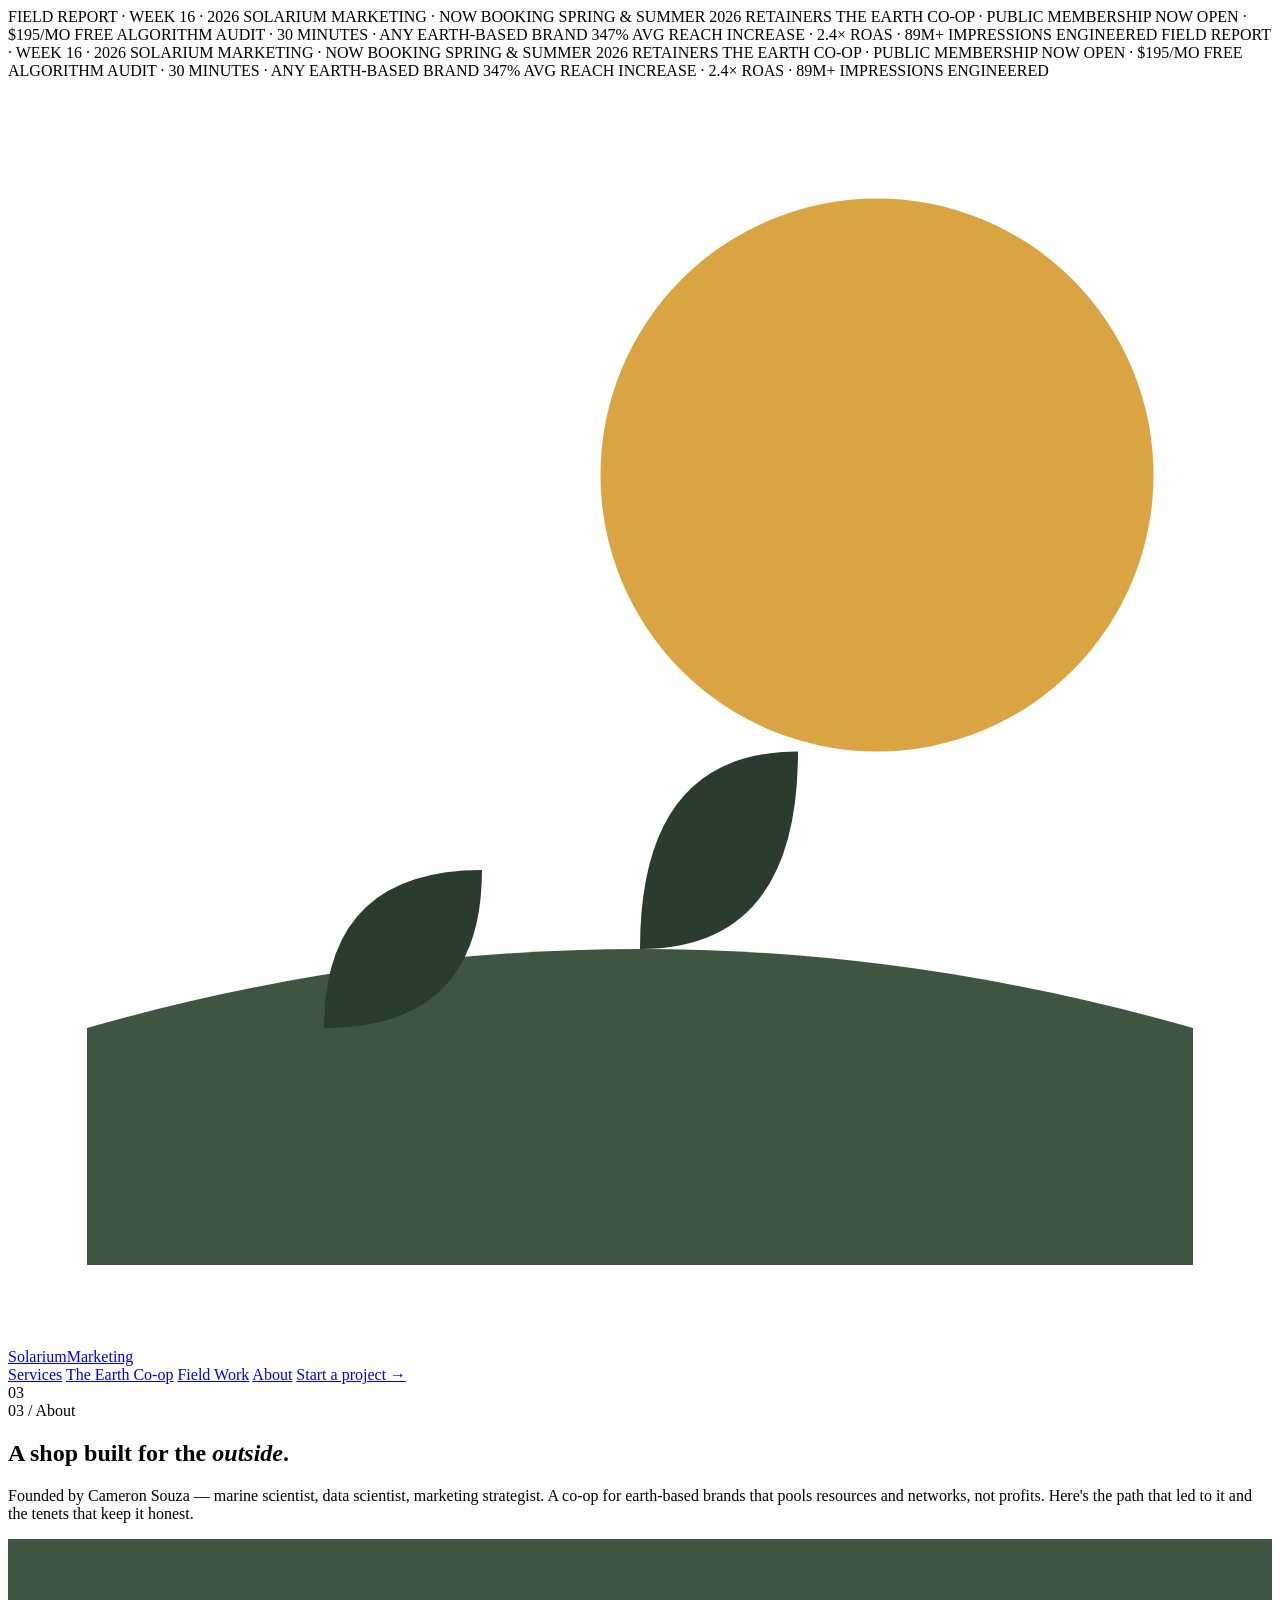
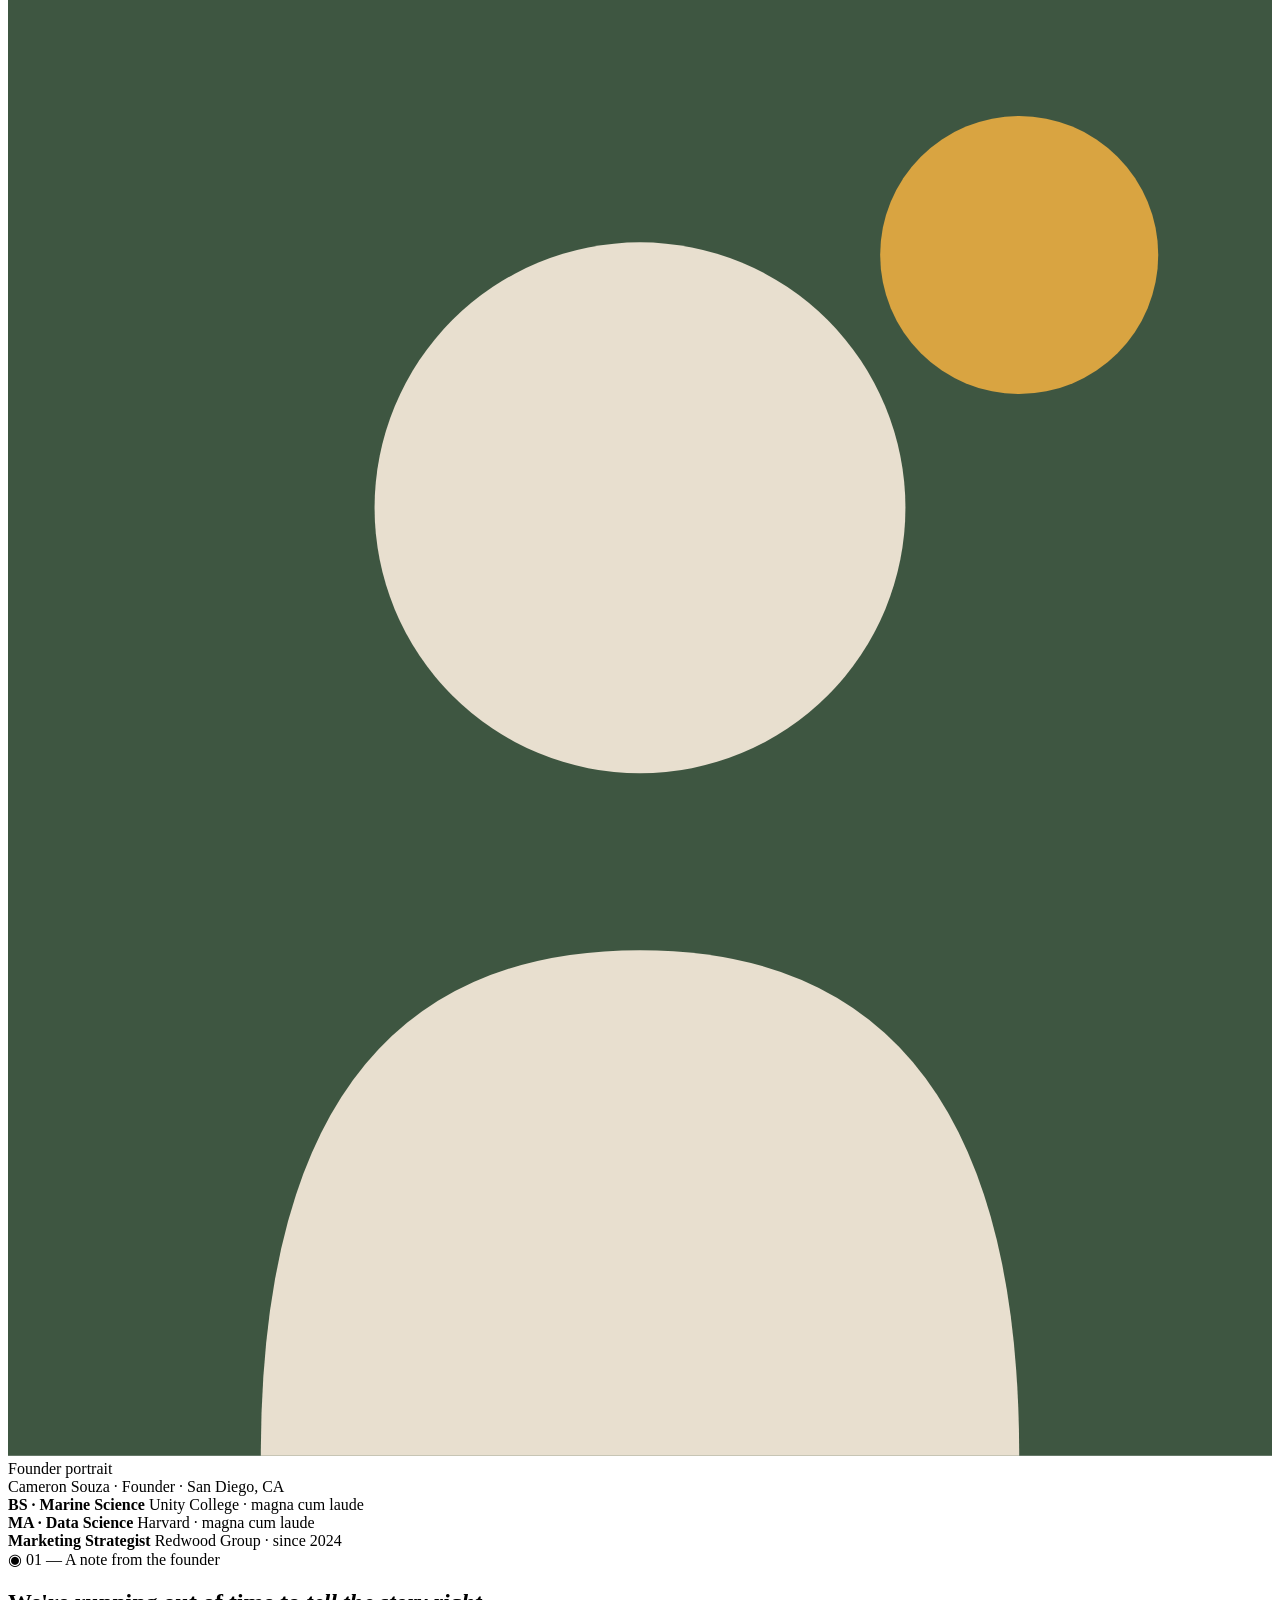
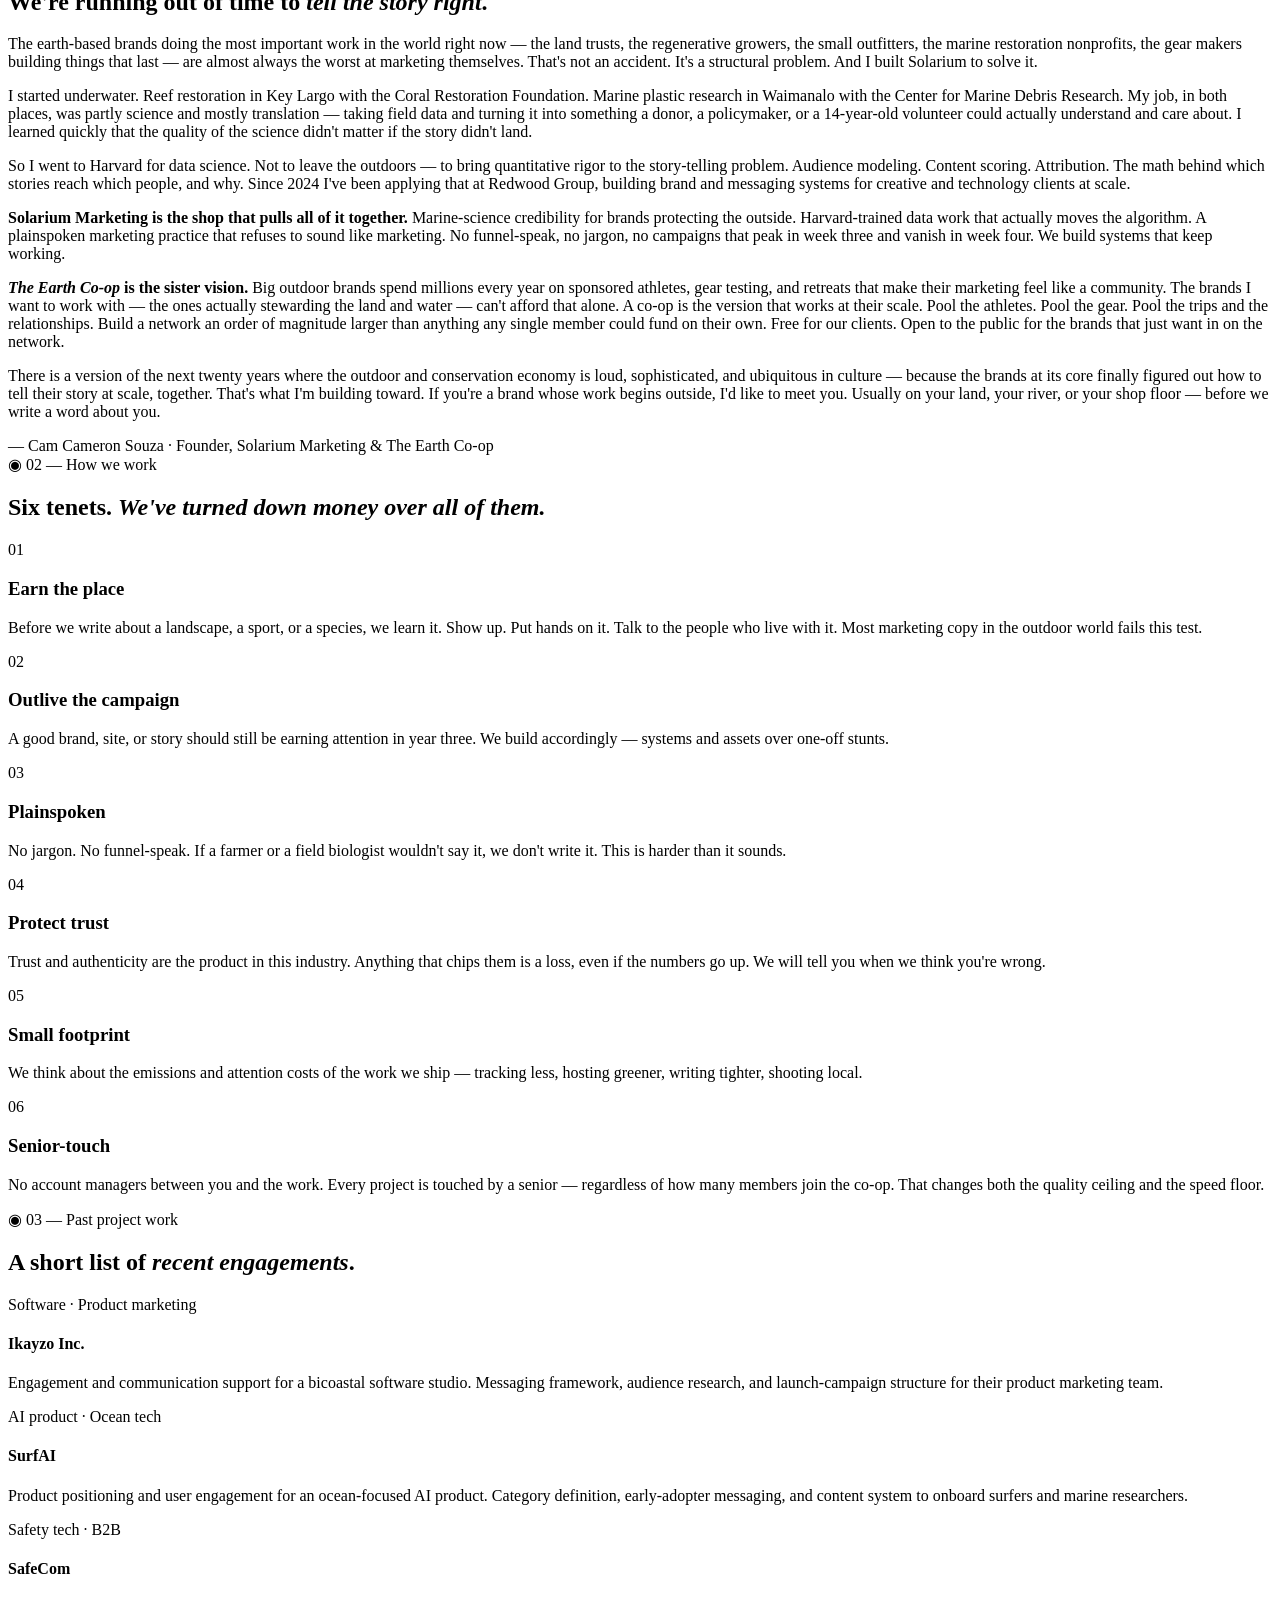
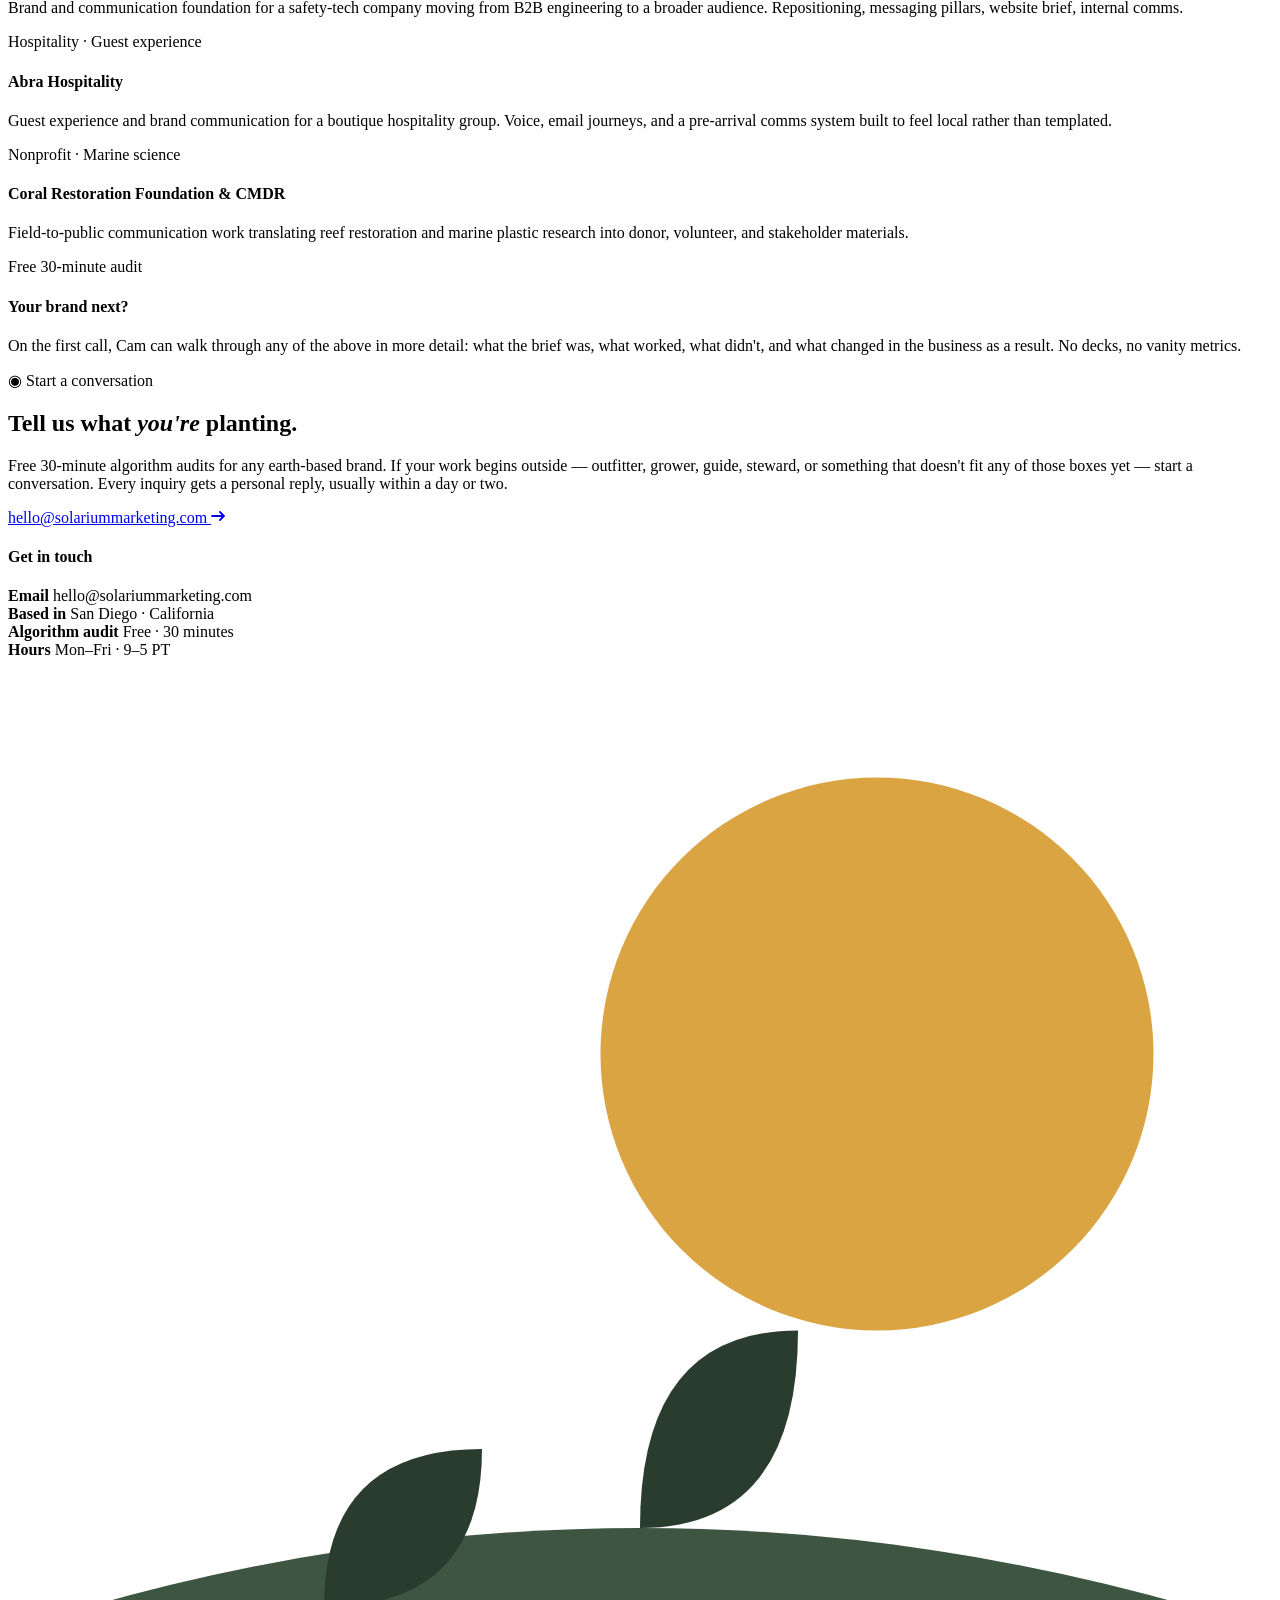
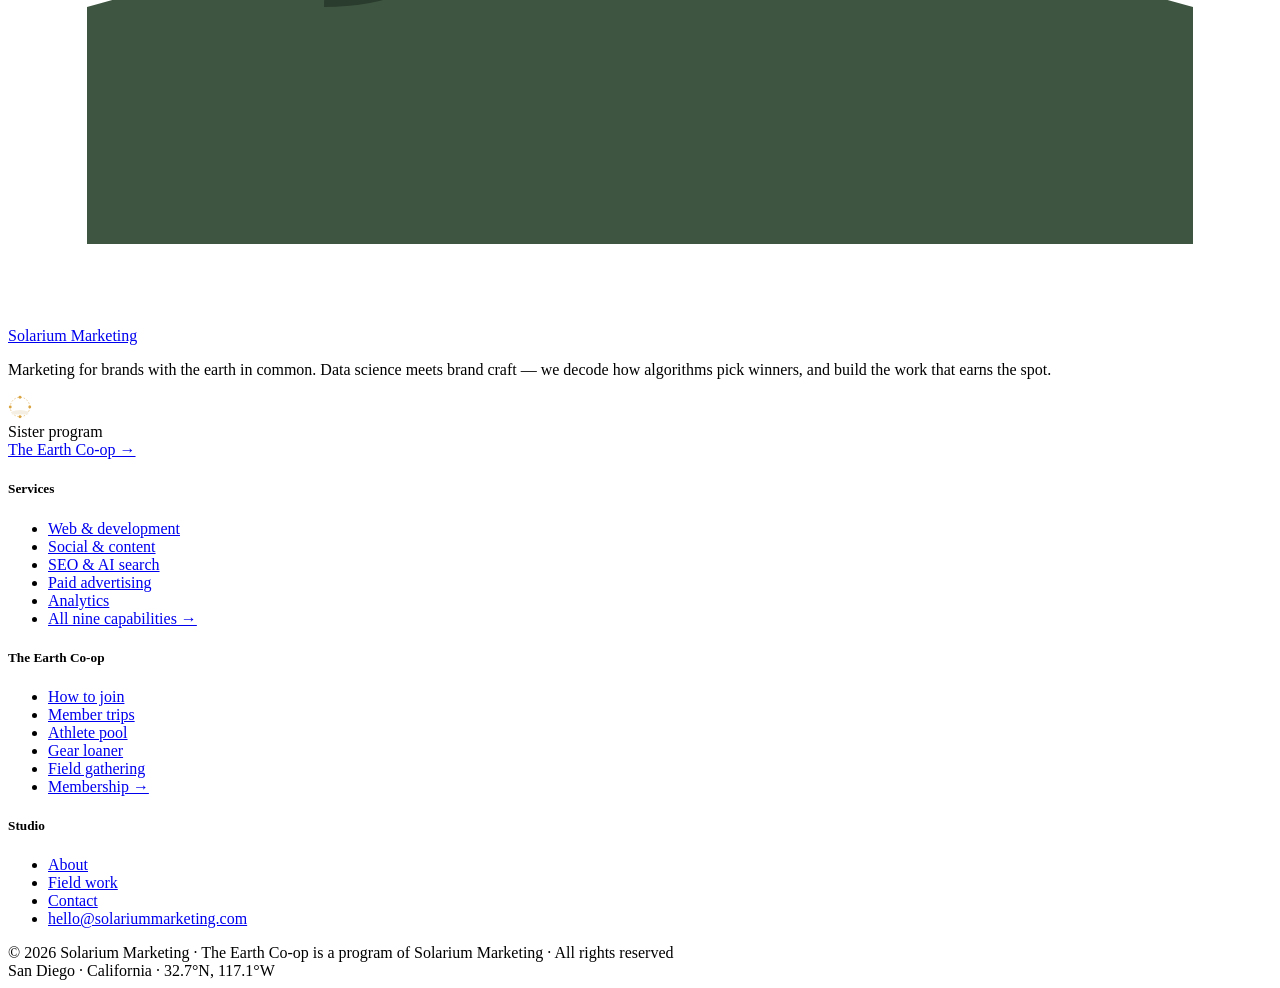
==== about.html @ c4d50cdf "Add files via upload" ====
<!DOCTYPE html>
<html lang="en">
<head>
<meta charset="UTF-8">
<meta name="viewport" content="width=device-width, initial-scale=1.0">
<title>About — Solarium Marketing</title>
<meta name="description" content="Founded by Cameron Souza — marine scientist (Unity College), data scientist (Harvard, MA, magna cum laude), marketing strategist. The path that led to Solarium and the six tenets we work by.">
<meta property="og:title" content="About — Solarium Marketing">
<meta property="og:description" content="Founded by Cameron Souza — marine scientist (Unity College), data scientist (Harvard, MA, magna cum laude), marketing strategist. The path that led to Solarium and the six tenets we work by.">
<meta property="og:image" content="assets/hero-poster.jpg">
<link rel="preconnect" href="https://fonts.googleapis.com">
<link rel="preconnect" href="https://fonts.gstatic.com" crossorigin>
<link href="https://fonts.googleapis.com/css2?family=Fraunces:ital,opsz,wght@0,9..144,500;0,9..144,700;0,9..144,900;1,9..144,500&family=Inter:wght@400;500;600;700&family=JetBrains+Mono:wght@400;500&display=swap" rel="stylesheet">
<link rel="icon" href="data:image/svg+xml,%3Csvg xmlns='http://www.w3.org/2000/svg' viewBox='0 0 32 32'%3E%3Ccircle cx='22' cy='10' r='7' fill='%23D9A441'/%3E%3Cpath d='M2 24 Q16 20 30 24 L30 30 L2 30 Z' fill='%233E5641'/%3E%3C/svg%3E">
<link rel="stylesheet" href="assets/styles.css">
</head>
<body>
<div class="scroll-progress" id="scroll-progress"></div>

<!-- ============================================================
     CONDITIONS STRIP
     ============================================================ -->
<div class="conditions">
  <div class="conditions-track">
    <span>FIELD REPORT · WEEK 16 · 2026</span>
    <span>SOLARIUM MARKETING · NOW BOOKING SPRING &amp; SUMMER 2026 RETAINERS</span>
    <span>THE EARTH CO-OP · PUBLIC MEMBERSHIP NOW OPEN · $195/MO</span>
    <span>FREE ALGORITHM AUDIT · 30 MINUTES · ANY EARTH-BASED BRAND</span>
    <span>347% AVG REACH INCREASE · 2.4× ROAS · 89M+ IMPRESSIONS ENGINEERED</span>
    <span>FIELD REPORT · WEEK 16 · 2026</span>
    <span>SOLARIUM MARKETING · NOW BOOKING SPRING &amp; SUMMER 2026 RETAINERS</span>
    <span>THE EARTH CO-OP · PUBLIC MEMBERSHIP NOW OPEN · $195/MO</span>
    <span>FREE ALGORITHM AUDIT · 30 MINUTES · ANY EARTH-BASED BRAND</span>
    <span>347% AVG REACH INCREASE · 2.4× ROAS · 89M+ IMPRESSIONS ENGINEERED</span>
  </div>
</div>

<!-- ============================================================
     NAVIGATION
     ============================================================ -->
<nav class="nav" id="nav">
  <div class="nav-inner">
    <a href="index.html" class="logo" aria-label="Solarium Marketing home">
      <svg class="logo-mark" viewBox="0 0 32 32" aria-hidden="true">
        <circle cx="22" cy="10" r="7" fill="#D9A441"/>
        <path d="M2 24 Q16 20 30 24 L30 30 L2 30 Z" fill="#3E5641"/>
        <path d="M8 24 Q8 20 12 20 Q12 24 8 24 Z" fill="#2A3C2D"/>
        <path d="M16 22 Q16 17 20 17 Q20 22 16 22 Z" fill="#2A3C2D"/>
      </svg>
      Solarium<span class="sub">Marketing</span>
    </a>
    <div class="nav-links">
      <a href="services.html">Services</a>
      <a href="coop.html">The Earth Co-op</a>
      <a href="work.html">Field Work</a>
      <a href="about.html" aria-current="page">About</a>
      <a href="index.html#contact" class="nav-cta">Start a project →</a>
    </div>
  </div>
</nav>

<!-- ============================================================
     PAGE HERO
     ============================================================ -->
<section class="page-hero page-hero-solid" id="top">
  <div class="page-hero-bg-num" aria-hidden="true">03</div>
  <div class="page-hero-inner">
    <div class="page-hero-eyebrow">03 / About</div>
    <h1>A shop built for the <em>outside</em>.</h1>
    <p class="page-hero-lead">Founded by Cameron Souza — marine scientist, data scientist, marketing strategist. A co-op for earth-based brands that pools resources and networks, not profits. Here's the path that led to it and the tenets that keep it honest.</p>
  </div>
</section>

<section class="about-founder">
  <div class="founder-inner reveal">
    <div>
      <div class="founder-portrait">
        <img src="assets/cam-portrait.jpg" alt="Cameron Souza, founder of Solarium Marketing and The Earth Co-op" onerror="this.style.display='none'; this.parentElement.classList.add('no-photo');">
        <div class="founder-portrait-fallback">
          <svg viewBox="0 0 200 240" aria-hidden="true">
            <rect width="200" height="240" fill="#3E5641"/>
            <circle cx="100" cy="90" r="42" fill="#E8DFCF"/>
            <path d="M40 240 Q40 160 100 160 Q160 160 160 240 Z" fill="#E8DFCF"/>
            <circle cx="160" cy="50" r="22" fill="#D9A441"/>
          </svg>
          <span>Founder portrait</span>
        </div>
      </div>
      <div class="founder-caption">
        Cameron Souza · Founder · San Diego, CA
      </div>
      <div class="founder-credentials">
        <div class="founder-credentials-item">
          <strong>BS · Marine Science</strong>
          <span>Unity College · magna cum laude</span>
        </div>
        <div class="founder-credentials-item">
          <strong>MA · Data Science</strong>
          <span>Harvard · magna cum laude</span>
        </div>
        <div class="founder-credentials-item">
          <strong>Marketing Strategist</strong>
          <span>Redwood Group · since 2024</span>
        </div>
      </div>
    </div>
    <div class="founder-copy">
      <div class="eyebrow">◉ 01 — A note from the founder</div>
      <h2>We're running out of time to <em>tell the story right</em>.</h2>
      <p class="founder-lead">The earth-based brands doing the most important work in the world right now — the land trusts, the regenerative growers, the small outfitters, the marine restoration nonprofits, the gear makers building things that last — are almost always the worst at marketing themselves. That's not an accident. It's a structural problem. And I built Solarium to solve it.</p>
      <p>I started underwater. Reef restoration in Key Largo with the Coral Restoration Foundation. Marine plastic research in Waimanalo with the Center for Marine Debris Research. My job, in both places, was partly science and mostly translation — taking field data and turning it into something a donor, a policymaker, or a 14-year-old volunteer could actually understand and care about. I learned quickly that the quality of the science didn't matter if the story didn't land.</p>
      <p>So I went to Harvard for data science. Not to leave the outdoors — to bring quantitative rigor to the story-telling problem. Audience modeling. Content scoring. Attribution. The math behind which stories reach which people, and why. Since 2024 I've been applying that at Redwood Group, building brand and messaging systems for creative and technology clients at scale.</p>
      <p><strong>Solarium Marketing is the shop that pulls all of it together.</strong> Marine-science credibility for brands protecting the outside. Harvard-trained data work that actually moves the algorithm. A plainspoken marketing practice that refuses to sound like marketing. No funnel-speak, no jargon, no campaigns that peak in week three and vanish in week four. We build systems that keep working.</p>
      <p><strong><em>The Earth Co-op</em> is the sister vision.</strong> Big outdoor brands spend millions every year on sponsored athletes, gear testing, and retreats that make their marketing feel like a community. The brands I want to work with — the ones actually stewarding the land and water — can't afford that alone. A co-op is the version that works at their scale. Pool the athletes. Pool the gear. Pool the trips and the relationships. Build a network an order of magnitude larger than anything any single member could fund on their own. Free for our clients. Open to the public for the brands that just want in on the network.</p>
      <p>There is a version of the next twenty years where the outdoor and conservation economy is loud, sophisticated, and ubiquitous in culture — because the brands at its core finally figured out how to tell their story at scale, together. That's what I'm building toward. If you're a brand whose work begins outside, I'd like to meet you. Usually on your land, your river, or your shop floor — before we write a word about you.</p>
      <div class="founder-sig-block">
        <span class="founder-sig">— Cam</span>
        <span class="founder-sig-role">Cameron Souza · Founder, Solarium Marketing &amp; The Earth Co-op</span>
      </div>
    </div>
  </div>
</section>
<section class="about-tenets">
  <div class="tenets-head reveal">
    <div class="eyebrow">◉ 02 — How we work</div>
    <h2>Six tenets. <em>We've turned down money over all of them.</em></h2>
  </div>
  <div class="tenets-grid reveal-stagger">
    <div class="tenet">
      <div class="tenet-num">01</div>
      <h3>Earn the place</h3>
      <p>Before we write about a landscape, a sport, or a species, we learn it. Show up. Put hands on it. Talk to the people who live with it. Most marketing copy in the outdoor world fails this test.</p>
    </div>
    <div class="tenet">
      <div class="tenet-num">02</div>
      <h3>Outlive the campaign</h3>
      <p>A good brand, site, or story should still be earning attention in year three. We build accordingly — systems and assets over one-off stunts.</p>
    </div>
    <div class="tenet">
      <div class="tenet-num">03</div>
      <h3>Plainspoken</h3>
      <p>No jargon. No funnel-speak. If a farmer or a field biologist wouldn't say it, we don't write it. This is harder than it sounds.</p>
    </div>
    <div class="tenet">
      <div class="tenet-num">04</div>
      <h3>Protect trust</h3>
      <p>Trust and authenticity are the product in this industry. Anything that chips them is a loss, even if the numbers go up. We will tell you when we think you're wrong.</p>
    </div>
    <div class="tenet">
      <div class="tenet-num">05</div>
      <h3>Small footprint</h3>
      <p>We think about the emissions and attention costs of the work we ship — tracking less, hosting greener, writing tighter, shooting local.</p>
    </div>
    <div class="tenet">
      <div class="tenet-num">06</div>
      <h3>Senior-touch</h3>
      <p>No account managers between you and the work. Every project is touched by a senior — regardless of how many members join the co-op. That changes both the quality ceiling and the speed floor.</p>
    </div>
  </div>
</section>
<section class="past-projects">
  <div class="past-projects-head reveal">
    <div class="eyebrow">◉ 03 — Past project work</div>
    <h2>A short list of <em>recent engagements</em>.</h2>
  </div>
  <div class="past-projects-list reveal-stagger">
    <div class="past-project">
      <div class="meta">Software · Product marketing</div>
      <h4>Ikayzo Inc.</h4>
      <p>Engagement and communication support for a bicoastal software studio. Messaging framework, audience research, and launch-campaign structure for their product marketing team.</p>
    </div>
    <div class="past-project">
      <div class="meta">AI product · Ocean tech</div>
      <h4>SurfAI</h4>
      <p>Product positioning and user engagement for an ocean-focused AI product. Category definition, early-adopter messaging, and content system to onboard surfers and marine researchers.</p>
    </div>
    <div class="past-project">
      <div class="meta">Safety tech · B2B</div>
      <h4>SafeCom</h4>
      <p>Brand and communication foundation for a safety-tech company moving from B2B engineering to a broader audience. Repositioning, messaging pillars, website brief, internal comms.</p>
    </div>
    <div class="past-project">
      <div class="meta">Hospitality · Guest experience</div>
      <h4>Abra Hospitality</h4>
      <p>Guest experience and brand communication for a boutique hospitality group. Voice, email journeys, and a pre-arrival comms system built to feel local rather than templated.</p>
    </div>
    <div class="past-project">
      <div class="meta">Nonprofit · Marine science</div>
      <h4>Coral Restoration Foundation &amp; CMDR</h4>
      <p>Field-to-public communication work translating reef restoration and marine plastic research into donor, volunteer, and stakeholder materials.</p>
    </div>
    <div class="past-project">
      <div class="meta">Free 30-minute audit</div>
      <h4>Your brand next?</h4>
      <p>On the first call, Cam can walk through any of the above in more detail: what the brief was, what worked, what didn't, and what changed in the business as a result. No decks, no vanity metrics.</p>
    </div>
  </div>
</section>
<!-- ============================================================
     CTA / CONTACT
     ============================================================ -->
<section class="cta" id="contact">
  <div class="cta-inner">
    <div>
      <div class="eyebrow" style="color:var(--sun); margin-bottom:20px;">◉ Start a conversation</div>
      <h2>Tell us what <em>you're</em> planting.</h2>
      <p class="cta-sub">
        Free 30-minute algorithm audits for any earth-based brand. If your work begins outside — outfitter, grower, guide, steward, or something that doesn't fit any of those boxes yet — start a conversation. Every inquiry gets a personal reply, usually within a day or two.
      </p>
      <a href="mailto:hello@solariummarketing.com" class="btn cta-btn-primary">
        hello@solariummarketing.com
        <svg class="btn-arrow" width="14" height="14" viewBox="0 0 14 14" fill="none"><path d="M1 7h12m-4-4l4 4-4 4" stroke="currentColor" stroke-width="1.8" stroke-linecap="round"/></svg>
      </a>
    </div>

    <div class="cta-contact">
      <h4>Get in touch</h4>
      <div class="cta-contact-item">
        <strong>Email</strong>
        <span>hello@solariummarketing.com</span>
      </div>
      <div class="cta-contact-item">
        <strong>Based in</strong>
        <span>San Diego · California</span>
      </div>
      <div class="cta-contact-item">
        <strong>Algorithm audit</strong>
        <span>Free · 30 minutes</span>
      </div>
      <div class="cta-contact-item">
        <strong>Hours</strong>
        <span>Mon–Fri · 9–5 PT</span>
      </div>
    </div>
  </div>
</section>

<!-- ============================================================
     FOOTER
     ============================================================ -->
<footer>
  <div class="footer-inner">
    <div class="footer-brand">
      <a href="index.html" class="logo">
        <svg class="logo-mark" viewBox="0 0 32 32">
          <circle cx="22" cy="10" r="7" fill="#D9A441"/>
          <path d="M2 24 Q16 20 30 24 L30 30 L2 30 Z" fill="#3E5641"/>
          <path d="M8 24 Q8 20 12 20 Q12 24 8 24 Z" fill="#2A3C2D"/>
          <path d="M16 22 Q16 17 20 17 Q20 22 16 22 Z" fill="#2A3C2D"/>
        </svg>
        Solarium Marketing
      </a>
      <p>Marketing for brands with the earth in common. Data science meets brand craft — we decode how algorithms pick winners, and build the work that earns the spot.</p>
      <div class="footer-sister">
        <svg class="earth-mark" width="24" height="24" viewBox="0 0 32 32" aria-hidden="true">
          <circle cx="16" cy="16" r="13" fill="none" stroke="#D9A441" stroke-width="1.1" stroke-dasharray="2 2.4" opacity="0.7"/>
          <circle cx="16" cy="3" r="1.9" fill="#D9A441"/>
          <circle cx="29" cy="16" r="1.9" fill="#D9A441"/>
          <circle cx="16" cy="29" r="1.9" fill="#D9A441"/>
          <circle cx="3" cy="16" r="1.9" fill="#D9A441"/>
          <path d="M5 22 Q16 18 27 22 L27 26 L5 26 Z" fill="#F5EFE3"/>
        </svg>
        <div>
          <div class="footer-sister-label">Sister program</div>
          <a href="coop.html" class="footer-sister-link">The Earth Co-op →</a>
        </div>
      </div>
    </div>
    <div class="footer-col">
      <h5>Services</h5>
      <ul>
        <li><a href="services.html#web">Web &amp; development</a></li>
        <li><a href="services.html#social">Social &amp; content</a></li>
        <li><a href="services.html#seo">SEO &amp; AI search</a></li>
        <li><a href="services.html#paid">Paid advertising</a></li>
        <li><a href="services.html#analytics">Analytics</a></li>
        <li><a href="services.html">All nine capabilities →</a></li>
      </ul>
    </div>
    <div class="footer-col">
      <h5>The Earth Co-op</h5>
      <ul>
        <li><a href="coop.html#join">How to join</a></li>
        <li><a href="coop.html#01">Member trips</a></li>
        <li><a href="coop.html#02">Athlete pool</a></li>
        <li><a href="coop.html#03">Gear loaner</a></li>
        <li><a href="coop.html#04">Field gathering</a></li>
        <li><a href="coop.html#tiers">Membership →</a></li>
      </ul>
    </div>
    <div class="footer-col">
      <h5>Studio</h5>
      <ul>
        <li><a href="about.html">About</a></li>
        <li><a href="work.html">Field work</a></li>
        <li><a href="index.html#contact">Contact</a></li>
        <li><a href="mailto:hello@solariummarketing.com">hello@solariummarketing.com</a></li>
      </ul>
    </div>
  </div>
  <div class="footer-bottom">
    <div>© 2026 Solarium Marketing · The Earth Co-op is a program of Solarium Marketing · All rights reserved</div>
    <div class="coordinates">San Diego · California · 32.7°N, 117.1°W</div>
  </div>
</footer>

<script>
  // --- Nav scrolled state ---
  const nav = document.getElementById('nav');
  const progress = document.getElementById('scroll-progress');
  const updateScroll = () => {
    if (nav) {
      if (window.scrollY > 40) nav.classList.add('scrolled');
      else nav.classList.remove('scrolled');
    }
    if (progress) {
      const h = document.documentElement;
      const max = (h.scrollHeight - h.clientHeight) || 1;
      const pct = Math.min(100, Math.max(0, (window.scrollY / max) * 100));
      progress.style.width = pct + '%';
    }
  };
  window.addEventListener('scroll', updateScroll, { passive: true });
  window.addEventListener('resize', updateScroll);
  updateScroll();

  // --- Reveal on scroll (FAIL-OPEN) ---
  // CSS keeps content visible by default; JS opts into the hide->animate-in
  // pattern by adding body.js-reveal. If JS fails or the observer never fires,
  // content remains visible.
  (function() {
    const reveals = document.querySelectorAll('.reveal, .reveal-stagger');
    if (!reveals.length) return;
    if (!('IntersectionObserver' in window)) return;
    document.body.classList.add('js-reveal');
    const io = new IntersectionObserver((entries) => {
      entries.forEach((e) => {
        if (e.isIntersecting) {
          e.target.classList.add('revealed');
          io.unobserve(e.target);
        }
      });
    }, { threshold: 0.08, rootMargin: '0px 0px -40px 0px' });
    reveals.forEach((r) => io.observe(r));
    // Safety: reveal anything still hidden after 3s so nothing stays blank.
    setTimeout(() => {
      reveals.forEach((r) => r.classList.add('revealed'));
    }, 3000);
  })();

  // --- Counter animation (for .counter elements with data-target) ---
  (function() {
    const counters = document.querySelectorAll('.counter');
    if (!counters.length || !('IntersectionObserver' in window)) return;
    const animate = (el) => {
      const target = parseFloat(el.dataset.target);
      const decimals = parseInt(el.dataset.decimals || '0', 10);
      const suffix = el.dataset.suffix || '';
      const prefix = el.dataset.prefix || '';
      const duration = parseInt(el.dataset.duration || '1600', 10);
      const start = performance.now();
      const tick = (now) => {
        const t = Math.min(1, (now - start) / duration);
        const eased = 1 - Math.pow(1 - t, 3);
        const val = target * eased;
        el.textContent = prefix + val.toFixed(decimals) + suffix;
        if (t < 1) requestAnimationFrame(tick);
      };
      requestAnimationFrame(tick);
    };
    const io = new IntersectionObserver((entries) => {
      entries.forEach((e) => {
        if (e.isIntersecting) {
          animate(e.target);
          io.unobserve(e.target);
        }
      });
    }, { threshold: 0.3 });
    counters.forEach((c) => io.observe(c));
  })();
</script>

</body>
</html>
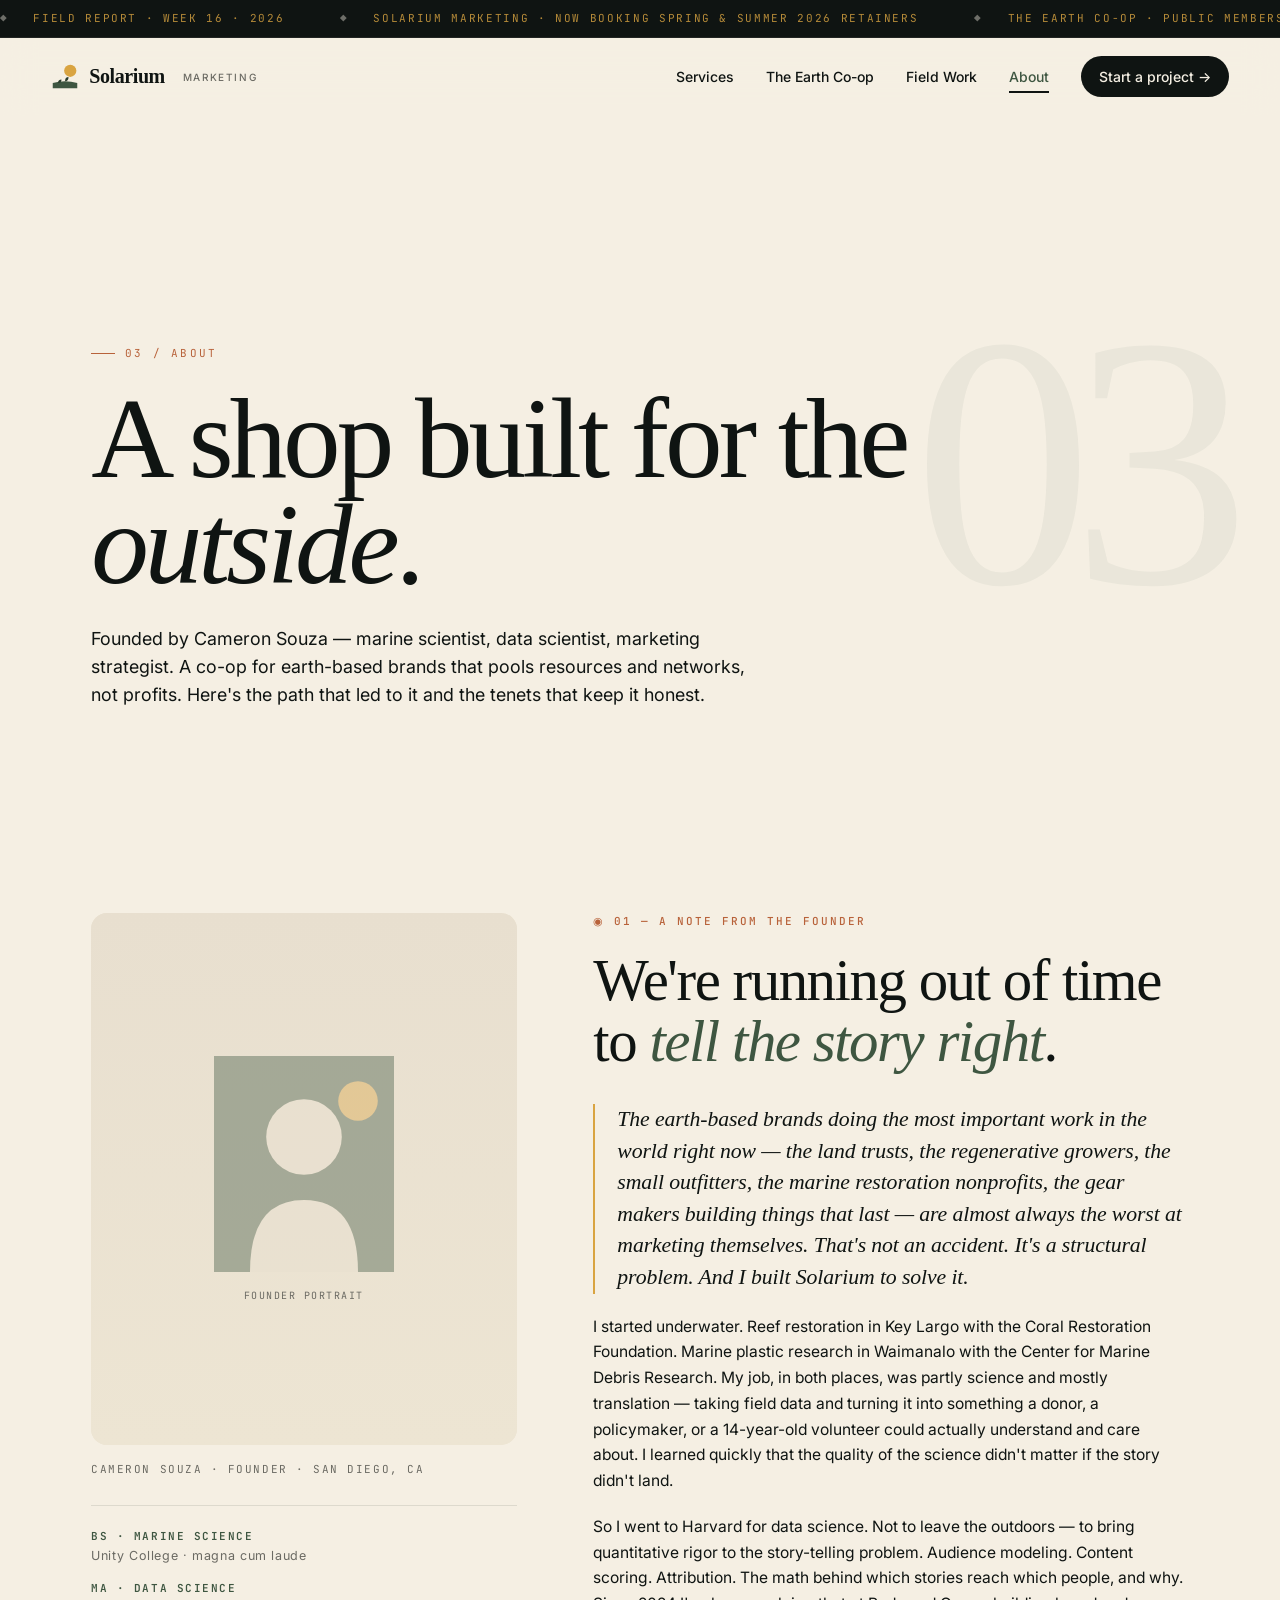
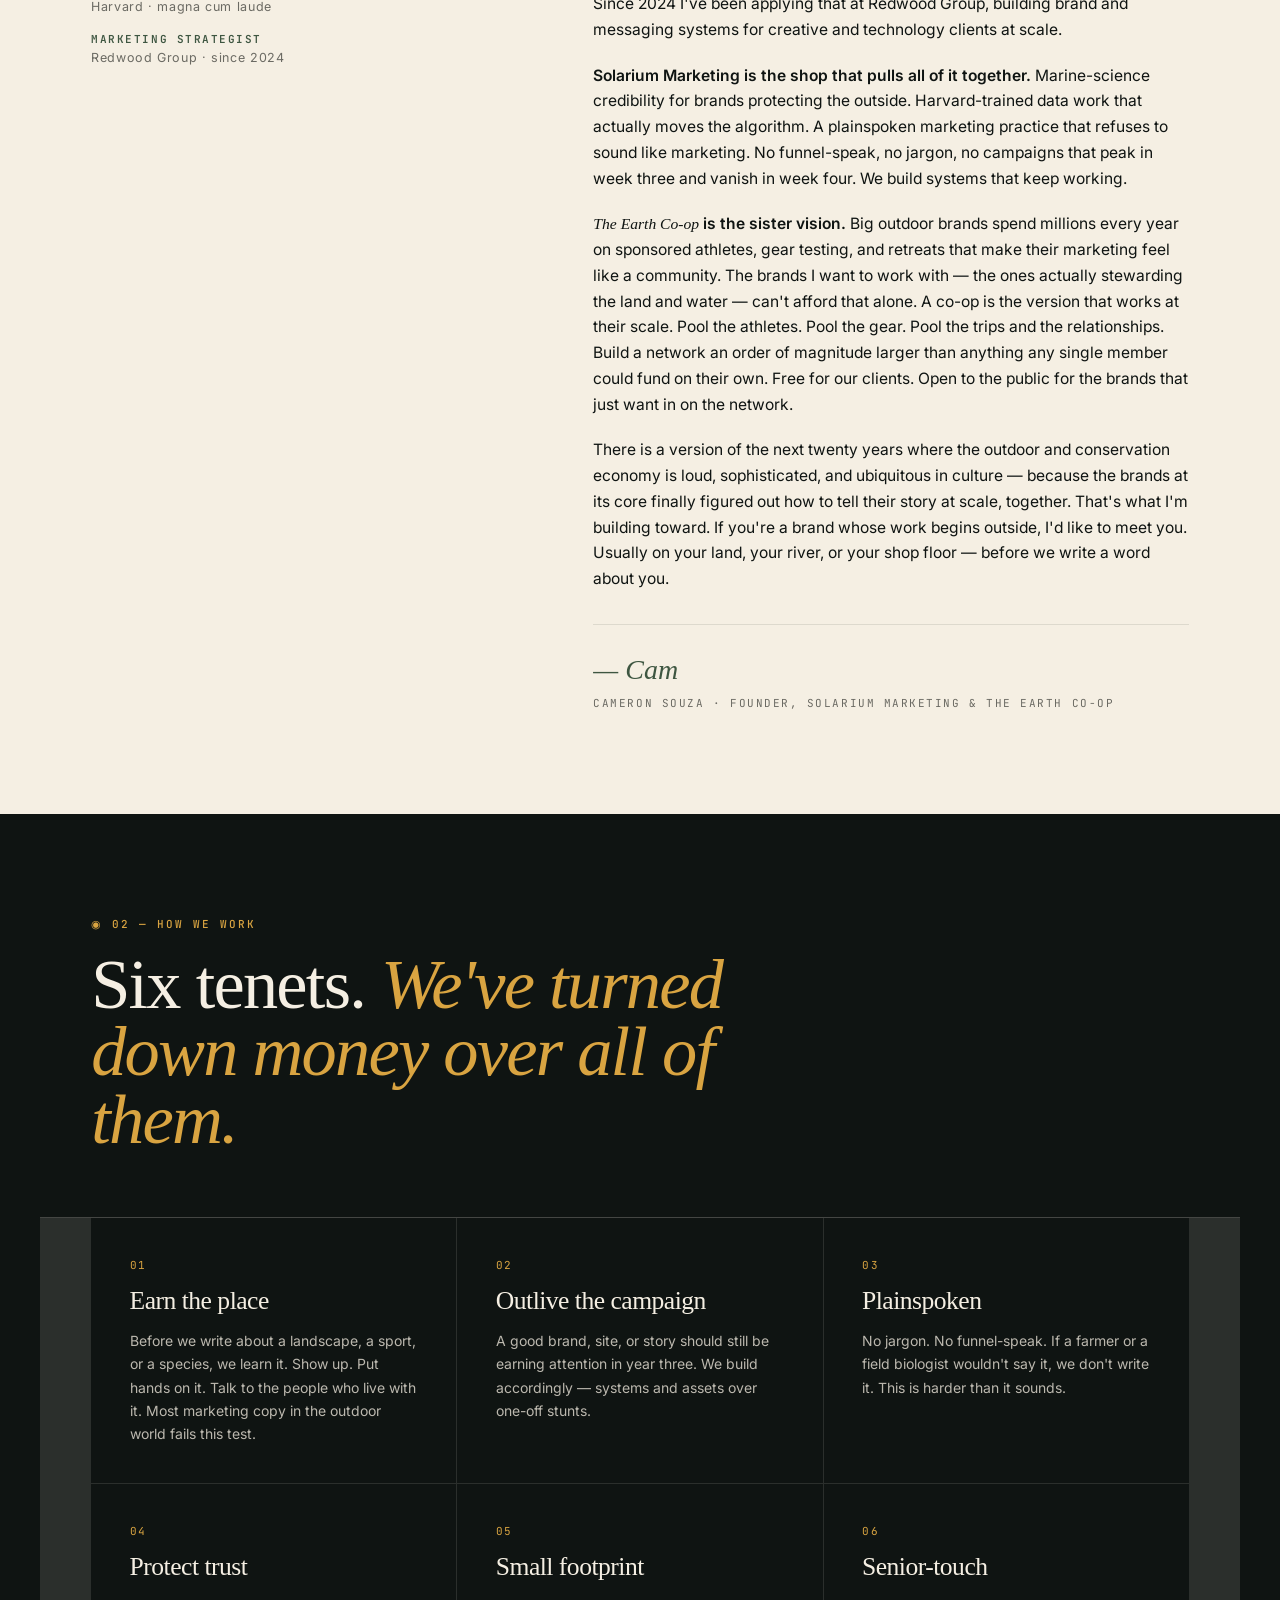
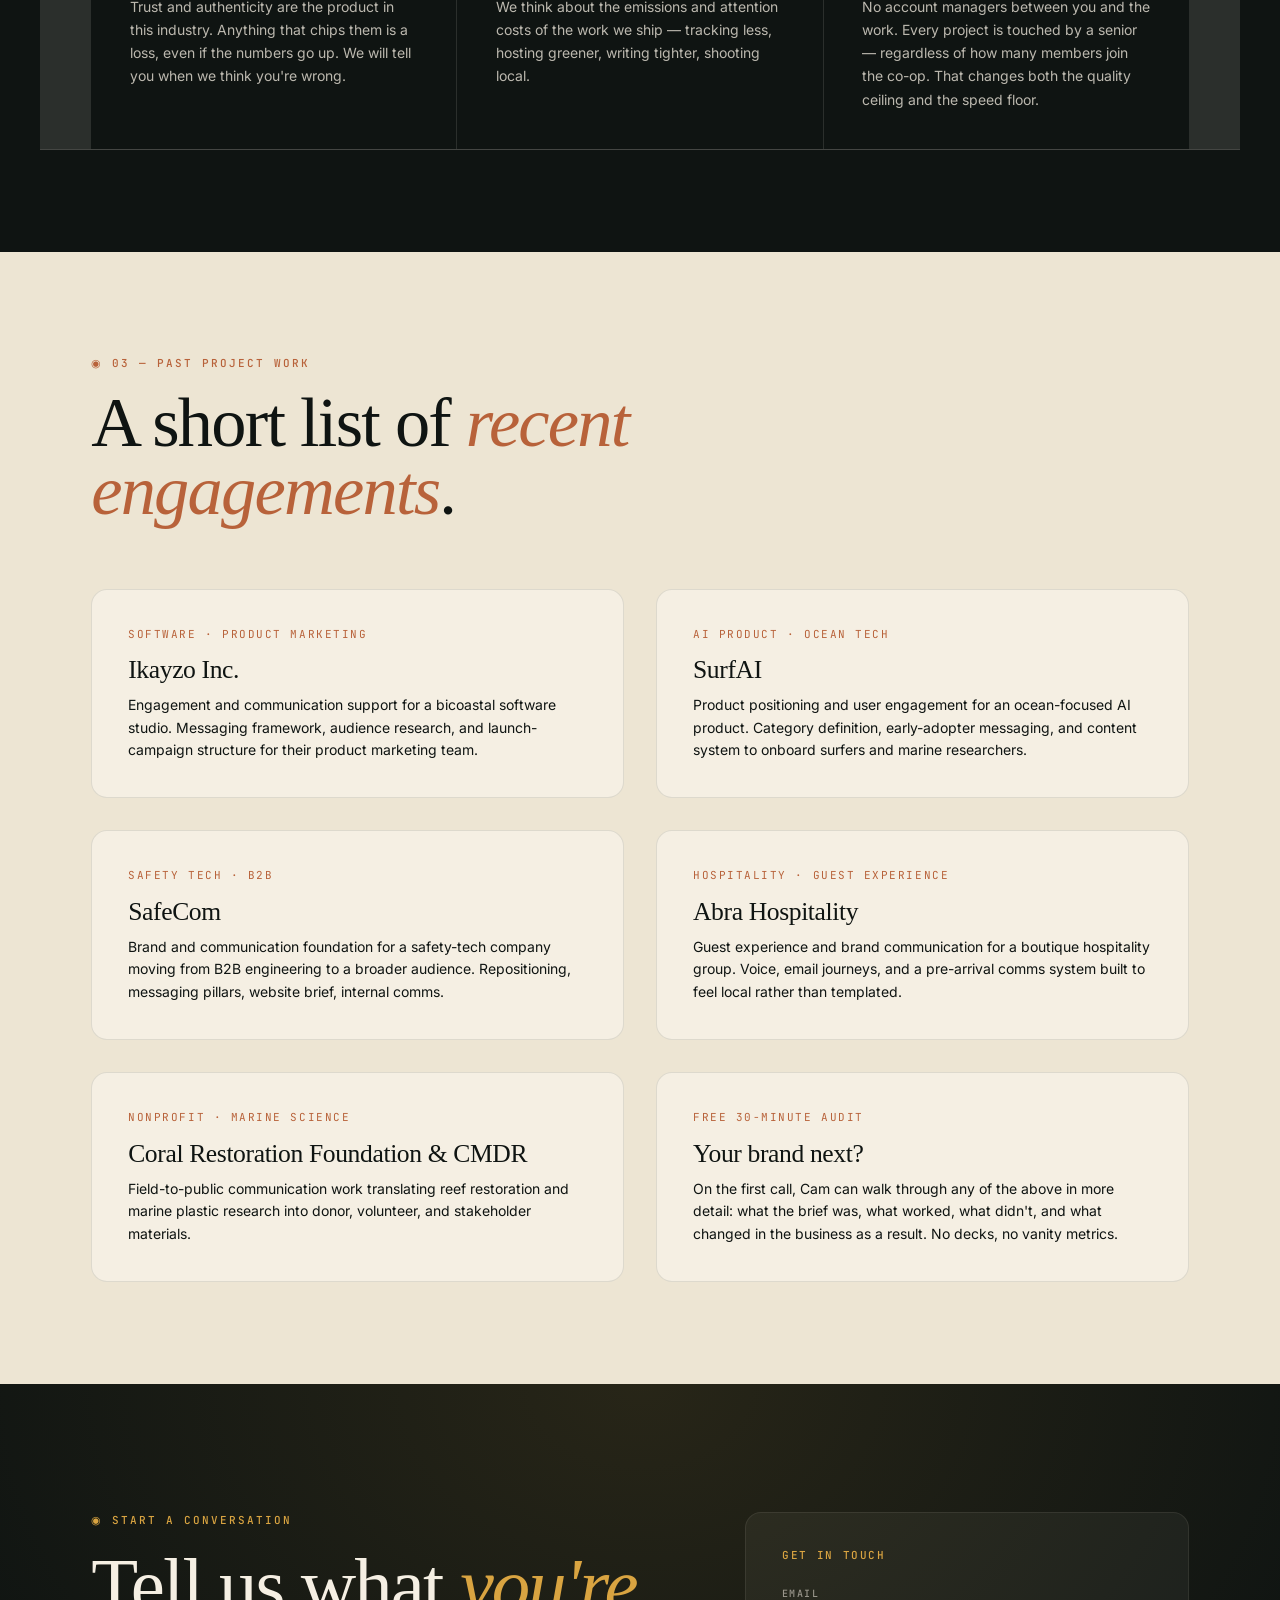
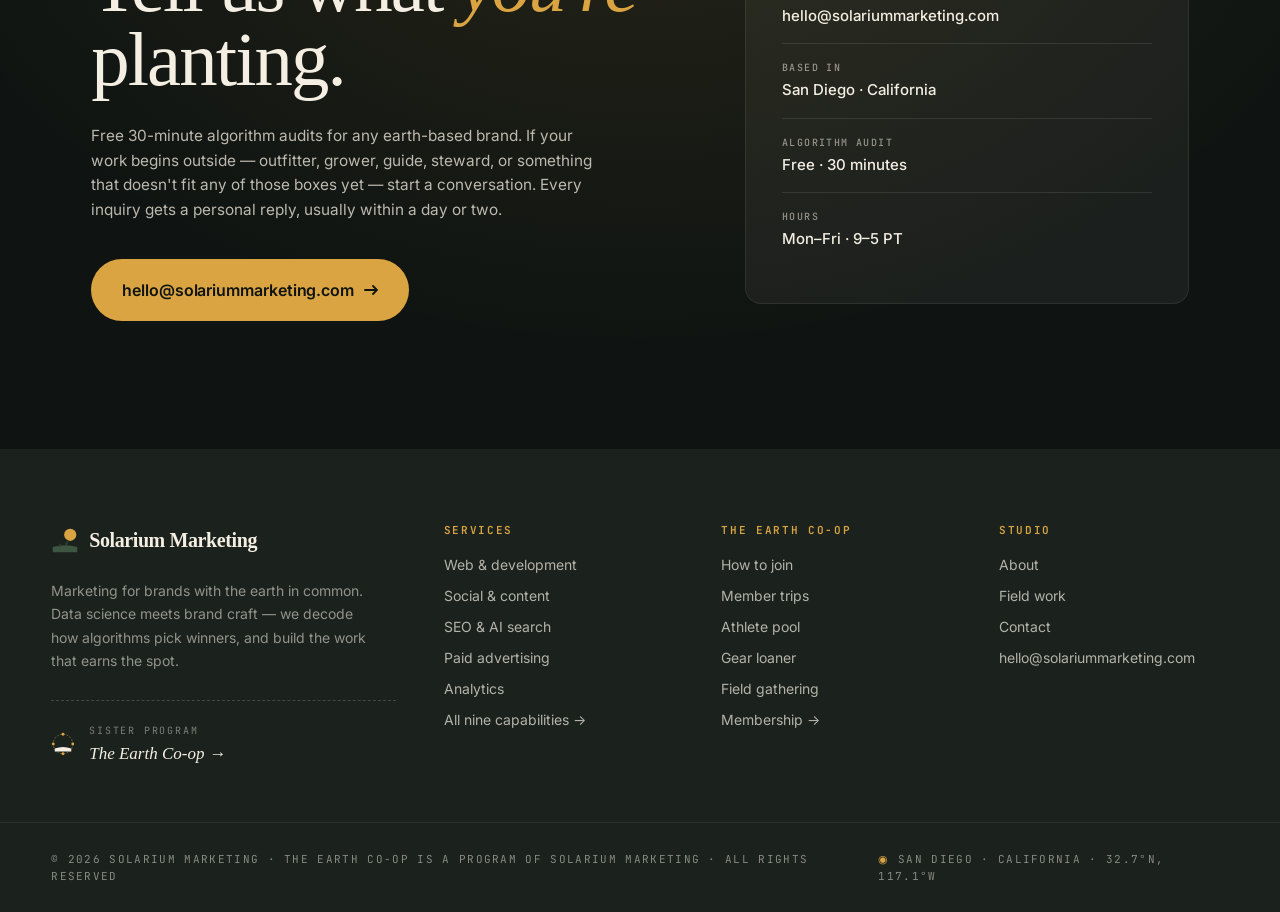
==== commit ce94171d: "Add files via upload" ====
--- a/about.html
+++ b/about.html
@@ -7,12 +7,12 @@
 <meta name="description" content="Founded by Cameron Souza — marine scientist (Unity College), data scientist (Harvard, MA, magna cum laude), marketing strategist. The path that led to Solarium and the six tenets we work by.">
 <meta property="og:title" content="About — Solarium Marketing">
 <meta property="og:description" content="Founded by Cameron Souza — marine scientist (Unity College), data scientist (Harvard, MA, magna cum laude), marketing strategist. The path that led to Solarium and the six tenets we work by.">
-<meta property="og:image" content="assets/hero-poster.jpg">
+<meta property="og:image" content="hero-poster.jpg">
 <link rel="preconnect" href="https://fonts.googleapis.com">
 <link rel="preconnect" href="https://fonts.gstatic.com" crossorigin>
 <link href="https://fonts.googleapis.com/css2?family=Fraunces:ital,opsz,wght@0,9..144,500;0,9..144,700;0,9..144,900;1,9..144,500&family=Inter:wght@400;500;600;700&family=JetBrains+Mono:wght@400;500&display=swap" rel="stylesheet">
 <link rel="icon" href="data:image/svg+xml,%3Csvg xmlns='http://www.w3.org/2000/svg' viewBox='0 0 32 32'%3E%3Ccircle cx='22' cy='10' r='7' fill='%23D9A441'/%3E%3Cpath d='M2 24 Q16 20 30 24 L30 30 L2 30 Z' fill='%233E5641'/%3E%3C/svg%3E">
-<link rel="stylesheet" href="assets/styles.css">
+<link rel="stylesheet" href="styles.css">
 </head>
 <body>
 <div class="scroll-progress" id="scroll-progress"></div>
@@ -75,7 +75,7 @@
   <div class="founder-inner reveal">
     <div>
       <div class="founder-portrait">
-        <img src="assets/cam-portrait.jpg" alt="Cameron Souza, founder of Solarium Marketing and The Earth Co-op" onerror="this.style.display='none'; this.parentElement.classList.add('no-photo');">
+        <img src="cam-portrait.jpg" alt="Cameron Souza, founder of Solarium Marketing and The Earth Co-op" onerror="this.style.display='none'; this.parentElement.classList.add('no-photo');">
         <div class="founder-portrait-fallback">
           <svg viewBox="0 0 200 240" aria-hidden="true">
             <rect width="200" height="240" fill="#3E5641"/>
--- a/styles.css
+++ b/styles.css
@@ -0,0 +1,1645 @@
+/* =============================================================
+   SOLARIUM MARKETING CO-OP
+   Design system v3 — premium, editorial, sales-ready
+   ============================================================= */
+
+/* ---------- 01 · RESET ---------- */
+*, *::before, *::after { box-sizing: border-box; margin: 0; padding: 0; }
+html { scroll-behavior: smooth; -webkit-text-size-adjust: 100%; }
+body { min-height: 100vh; line-height: 1.5; -webkit-font-smoothing: antialiased; text-rendering: optimizeLegibility; }
+img, svg, video { display: block; max-width: 100%; height: auto; }
+button, input, select, textarea { font: inherit; color: inherit; }
+a { color: inherit; text-decoration: none; }
+ul { list-style: none; }
+
+/* ---------- 02 · TOKENS ---------- */
+:root {
+  /* Core palette */
+  --ink:       #0F1412;  /* deep carbon-green */
+  --ink-2:     #1B221E;
+  --ink-3:     #2A3329;
+  --cream:     #F5EFE3;
+  --cream-2:   #EDE5D3;
+  --bone:      #FAF6EC;
+
+  --moss:      #3E5641;
+  --moss-2:    #2A3C2D;
+  --moss-3:    #556E57;
+
+  --clay:      #B8623A;
+  --clay-2:    #9C4F2E;
+
+  --sun:       #D9A441;
+  --sun-2:     #C48F2F;
+
+  --sand:      #E8DFCF;
+  --muted:     #6B6A63;
+  --line:      rgba(15, 20, 18, 0.10);
+  --line-soft: rgba(15, 20, 18, 0.06);
+  --line-dark: rgba(245, 239, 227, 0.14);
+
+  /* Type */
+  --serif: 'Fraunces', 'Cormorant Garamond', Georgia, serif;
+  --sans:  'Inter', -apple-system, BlinkMacSystemFont, 'Segoe UI', sans-serif;
+  --mono:  'JetBrains Mono', 'SF Mono', Menlo, monospace;
+
+  /* Space */
+  --pad:     clamp(20px, 4vw, 64px);
+  --pad-xl:  clamp(32px, 6vw, 120px);
+  --rail:    clamp(80px, 10vw, 180px);
+  --gutter:  clamp(16px, 2vw, 32px);
+
+  /* Radius */
+  --r-xs: 6px;
+  --r-s:  10px;
+  --r-m:  16px;
+  --r-l:  24px;
+
+  /* Motion */
+  --ease:   cubic-bezier(0.22, 1, 0.36, 1);
+  --ease-2: cubic-bezier(0.65, 0, 0.35, 1);
+  --t:      0.6s;
+  --t-s:    0.35s;
+
+  /* Container widths */
+  --w-max: 1440px;
+  --w-lg:  1200px;
+  --w-md:  980px;
+  --w-sm:  720px;
+}
+
+body {
+  font-family: var(--sans);
+  font-size: 16px;
+  font-weight: 400;
+  color: var(--ink);
+  background: var(--cream);
+  overflow-x: hidden;
+}
+
+::selection { background: var(--sun); color: var(--ink); }
+
+/* ---------- 03 · TYPOGRAPHY ---------- */
+h1, h2, h3, h4, h5 {
+  font-family: var(--serif);
+  font-weight: 500;
+  line-height: 0.98;
+  letter-spacing: -0.02em;
+  color: var(--ink);
+}
+h1 { font-size: clamp(48px, 9vw, 148px); line-height: 0.92; letter-spacing: -0.035em; }
+h2 { font-size: clamp(36px, 5.5vw, 88px); line-height: 0.96; letter-spacing: -0.025em; }
+h3 { font-size: clamp(28px, 3.5vw, 52px); line-height: 1.02; letter-spacing: -0.02em; }
+h4 { font-size: clamp(20px, 1.8vw, 26px); line-height: 1.15; letter-spacing: -0.01em; font-weight: 600; font-family: var(--sans); }
+h5 { font-size: 12px; font-family: var(--sans); font-weight: 600; text-transform: uppercase; letter-spacing: 0.12em; color: var(--muted); }
+
+em, .italic { font-style: italic; font-family: var(--serif); font-weight: 500; }
+strong { font-weight: 600; }
+
+p { font-size: clamp(15px, 1.1vw, 18px); line-height: 1.65; color: var(--ink); }
+.lede { font-size: clamp(18px, 1.6vw, 26px); line-height: 1.5; color: var(--ink); font-weight: 400; letter-spacing: -0.005em; }
+.eyebrow, .tag {
+  font-family: var(--mono);
+  font-size: 11px;
+  font-weight: 500;
+  text-transform: uppercase;
+  letter-spacing: 0.18em;
+  color: var(--moss);
+}
+
+.underline { position: relative; display: inline-block; }
+.underline::after {
+  content: '';
+  position: absolute;
+  left: 0; right: 0; bottom: 0.05em;
+  height: 0.18em;
+  background: var(--sun);
+  opacity: 0.6;
+  z-index: -1;
+}
+
+/* ---------- 04 · LAYOUT PRIMITIVES ---------- */
+.wrap     { width: 100%; max-width: var(--w-max); margin: 0 auto; padding: 0 var(--pad); }
+.wrap-lg  { width: 100%; max-width: var(--w-lg);  margin: 0 auto; padding: 0 var(--pad); }
+.wrap-md  { width: 100%; max-width: var(--w-md);  margin: 0 auto; padding: 0 var(--pad); }
+.wrap-sm  { width: 100%; max-width: var(--w-sm);  margin: 0 auto; padding: 0 var(--pad); }
+
+.section       { padding: clamp(72px, 10vw, 160px) 0; position: relative; }
+.section-sm    { padding: clamp(48px, 6vw, 100px) 0; }
+.section-tight { padding: clamp(32px, 4vw, 64px) 0; }
+
+/* ---------- 05 · SCROLL PROGRESS + NAV ---------- */
+.scroll-progress {
+  position: fixed;
+  top: 0; left: 0;
+  width: 0%;
+  height: 2px;
+  background: linear-gradient(90deg, var(--sun), var(--clay));
+  z-index: 200;
+  transition: width 80ms linear;
+  box-shadow: 0 0 12px rgba(217, 164, 65, 0.4);
+}
+
+.conditions {
+  background: var(--ink);
+  color: var(--sun);
+  overflow: hidden;
+  border-bottom: 1px solid rgba(245, 239, 227, 0.08);
+  position: relative;
+  z-index: 90;
+}
+.conditions-track {
+  display: flex;
+  white-space: nowrap;
+  animation: slide-left 50s linear infinite;
+  padding: 10px 0;
+  gap: 56px;
+  font-family: var(--mono);
+  font-size: 11px;
+  letter-spacing: 0.15em;
+  text-transform: uppercase;
+}
+.conditions-track span { flex-shrink: 0; opacity: 0.82; }
+.conditions-track span::before { content: '◆ '; margin-right: 16px; opacity: 0.5; color: var(--cream); }
+@keyframes slide-left {
+  from { transform: translateX(0); }
+  to   { transform: translateX(-50%); }
+}
+
+.nav {
+  position: sticky;
+  top: 0;
+  z-index: 100;
+  background: rgba(245, 239, 227, 0.88);
+  backdrop-filter: blur(16px);
+  -webkit-backdrop-filter: blur(16px);
+  border-bottom: 1px solid transparent;
+  transition: all var(--t-s) var(--ease);
+}
+.nav.scrolled {
+  background: rgba(245, 239, 227, 0.96);
+  border-bottom-color: var(--line);
+}
+.nav-inner {
+  max-width: var(--w-max);
+  margin: 0 auto;
+  padding: 18px var(--pad);
+  display: flex;
+  align-items: center;
+  justify-content: space-between;
+  gap: 24px;
+}
+.logo {
+  display: inline-flex;
+  align-items: center;
+  gap: 10px;
+  font-family: var(--serif);
+  font-size: 20px;
+  font-weight: 600;
+  letter-spacing: -0.02em;
+  color: var(--ink);
+}
+.logo-mark { width: 28px; height: 28px; flex-shrink: 0; }
+.logo .sub {
+  font-family: var(--sans);
+  font-size: 10px;
+  font-weight: 500;
+  letter-spacing: 0.16em;
+  text-transform: uppercase;
+  color: var(--muted);
+  margin-left: 8px;
+  padding-top: 2px;
+}
+
+.nav-links { display: flex; align-items: center; gap: 32px; }
+.nav-links a {
+  font-size: 14px;
+  font-weight: 500;
+  color: var(--ink);
+  position: relative;
+  padding: 6px 0;
+  transition: color var(--t-s) var(--ease);
+}
+.nav-links a:not(.nav-cta)::after {
+  content: '';
+  position: absolute;
+  left: 0; bottom: 0;
+  width: 0; height: 1.5px;
+  background: var(--ink);
+  transition: width var(--t-s) var(--ease);
+}
+.nav-links a:not(.nav-cta):hover::after,
+.nav-links a[aria-current="page"]::after { width: 100%; }
+.nav-links a[aria-current="page"] { color: var(--moss); }
+
+.nav-cta {
+  padding: 10px 18px !important;
+  background: var(--ink);
+  color: var(--cream) !important;
+  border-radius: 999px;
+  transition: all var(--t-s) var(--ease);
+}
+.nav-cta:hover { background: var(--moss); transform: translateY(-1px); }
+
+@media (max-width: 780px) {
+  .nav-links { gap: 18px; }
+  .nav-links a:not(.nav-cta) { display: none; }
+  .logo .sub { display: none; }
+}
+
+/* ---------- 06 · BUTTONS ---------- */
+.btn {
+  display: inline-flex;
+  align-items: center;
+  gap: 10px;
+  padding: 16px 26px;
+  font-size: 14px;
+  font-weight: 600;
+  letter-spacing: -0.005em;
+  border-radius: 999px;
+  transition: all var(--t-s) var(--ease);
+  cursor: pointer;
+  border: 1px solid transparent;
+  white-space: nowrap;
+}
+.btn-arrow { transition: transform var(--t-s) var(--ease); }
+.btn:hover .btn-arrow { transform: translateX(4px); }
+
+.btn-primary {
+  background: var(--ink);
+  color: var(--cream);
+}
+.btn-primary:hover { background: var(--moss); transform: translateY(-2px); box-shadow: 0 12px 40px -12px rgba(0,0,0,0.4); }
+
+.btn-secondary {
+  background: transparent;
+  color: var(--ink);
+  border-color: var(--ink);
+}
+.btn-secondary:hover { background: var(--ink); color: var(--cream); }
+
+.btn-cream { background: var(--cream); color: var(--ink); }
+.btn-cream:hover { background: var(--sun); transform: translateY(-2px); }
+.btn-sun { background: var(--sun); color: var(--ink); }
+.btn-sun:hover { background: var(--sun-2); transform: translateY(-2px); }
+
+.btn-ghost {
+  display: inline-flex;
+  align-items: center;
+  gap: 8px;
+  padding: 10px 0;
+  font-size: 14px;
+  font-weight: 600;
+  color: var(--ink);
+  border-bottom: 1px solid var(--ink);
+  transition: all var(--t-s) var(--ease);
+}
+.btn-ghost:hover { color: var(--clay); border-color: var(--clay); }
+.btn-ghost:hover svg { transform: translateX(4px); }
+.btn-ghost svg { transition: transform var(--t-s) var(--ease); }
+
+/* ---------- 07 · HERO ---------- */
+.hero {
+  position: relative;
+  min-height: 96vh;
+  display: flex;
+  flex-direction: column;
+  justify-content: flex-end;
+  overflow: hidden;
+  background: var(--ink);
+  color: var(--cream);
+  padding-bottom: clamp(40px, 6vw, 80px);
+}
+.hero-bg { position: absolute; inset: 0; overflow: hidden; }
+.hero-video {
+  width: 100%;
+  height: 100%;
+  object-fit: cover;
+  object-position: center;
+  filter: saturate(0.9) brightness(0.85);
+}
+.hero-bg::after {
+  content: '';
+  position: absolute;
+  inset: 0;
+  background: linear-gradient(180deg,
+    rgba(15, 20, 18, 0.45) 0%,
+    rgba(15, 20, 18, 0.25) 35%,
+    rgba(15, 20, 18, 0.55) 70%,
+    rgba(15, 20, 18, 0.85) 100%);
+}
+
+.hero-inner {
+  position: relative;
+  z-index: 3;
+  max-width: var(--w-max);
+  width: 100%;
+  margin: 0 auto;
+  padding: 0 var(--pad);
+}
+.hero-eyebrow {
+  font-family: var(--mono);
+  font-size: 11px;
+  font-weight: 500;
+  letter-spacing: 0.2em;
+  text-transform: uppercase;
+  color: var(--sun);
+  margin-bottom: 24px;
+  display: inline-flex;
+  align-items: center;
+  gap: 10px;
+}
+.hero-eyebrow::before {
+  content: '';
+  display: inline-block;
+  width: 24px;
+  height: 1px;
+  background: var(--sun);
+}
+.hero h1 {
+  color: var(--cream);
+  max-width: 16ch;
+  margin-bottom: 32px;
+}
+.hero h1 .italic { color: var(--sun); font-style: italic; font-weight: 500; }
+.hero h1 .underline::after { background: var(--clay); opacity: 0.85; height: 0.16em; bottom: 0.08em; }
+
+.hero-sub {
+  max-width: 56ch;
+  font-size: clamp(15px, 1.2vw, 19px);
+  line-height: 1.6;
+  color: rgba(245, 239, 227, 0.78);
+  margin-bottom: 40px;
+}
+.hero-actions { display: flex; gap: 14px; flex-wrap: wrap; margin-bottom: clamp(40px, 6vw, 80px); }
+.hero-actions .btn-secondary { color: var(--cream); border-color: rgba(245, 239, 227, 0.4); }
+.hero-actions .btn-secondary:hover { background: var(--cream); color: var(--ink); border-color: var(--cream); }
+
+.hero-meta {
+  position: relative;
+  z-index: 3;
+  max-width: var(--w-max);
+  width: 100%;
+  margin: 0 auto;
+  padding: 20px var(--pad) 0;
+  display: flex;
+  align-items: flex-end;
+  justify-content: space-between;
+  gap: 24px;
+  color: rgba(245, 239, 227, 0.72);
+  font-size: 12px;
+  border-top: 1px solid rgba(245, 239, 227, 0.12);
+}
+.hero-meta-block { font-family: var(--mono); font-size: 11px; text-transform: uppercase; letter-spacing: 0.14em; line-height: 1.6; }
+.hero-meta-block strong { display: block; color: var(--sun); font-weight: 500; margin-bottom: 3px; }
+.hero-scroll { display: flex; align-items: center; gap: 12px; font-family: var(--mono); font-size: 10px; letter-spacing: 0.25em; text-transform: uppercase; }
+.hero-scroll-line { width: 48px; height: 1px; background: var(--sun); position: relative; overflow: hidden; }
+.hero-scroll-line::after {
+  content: '';
+  position: absolute;
+  top: 0; left: -20px;
+  width: 20px;
+  height: 100%;
+  background: var(--cream);
+  animation: scroll-line 2.4s var(--ease-2) infinite;
+}
+@keyframes scroll-line {
+  0%   { left: -20px; }
+  100% { left: 60px; }
+}
+@media (max-width: 640px) {
+  .hero-meta { flex-direction: column; align-items: flex-start; }
+  .hero-meta-block[style*="right"] { text-align: left !important; }
+}
+
+/* ---------- 08 · PAGE HERO (interior pages) ---------- */
+.page-hero {
+  padding: clamp(120px, 18vw, 220px) 0 clamp(60px, 8vw, 120px);
+  position: relative;
+  overflow: hidden;
+  background: var(--cream);
+}
+.page-hero-solid { background: var(--cream); }
+.page-hero-dark { background: var(--ink); color: var(--cream); }
+.page-hero-dark h1 { color: var(--cream); }
+.page-hero-dark .page-hero-lead { color: rgba(245, 239, 227, 0.82); }
+.page-hero-dark .page-hero-eyebrow { color: var(--sun); }
+.page-hero-moss { background: var(--moss); color: var(--cream); }
+.page-hero-moss h1 { color: var(--cream); }
+.page-hero-moss .page-hero-lead { color: rgba(245, 239, 227, 0.88); }
+.page-hero-moss .page-hero-eyebrow { color: var(--sun); }
+
+.page-hero-inner {
+  max-width: var(--w-lg);
+  margin: 0 auto;
+  padding: 0 var(--pad);
+  position: relative;
+  z-index: 2;
+}
+.page-hero-eyebrow {
+  font-family: var(--mono);
+  font-size: 11px;
+  letter-spacing: 0.2em;
+  text-transform: uppercase;
+  color: var(--clay);
+  margin-bottom: 24px;
+  display: inline-flex;
+  align-items: center;
+  gap: 10px;
+}
+.page-hero-eyebrow::before { content: ''; display: inline-block; width: 24px; height: 1px; background: var(--clay); }
+.page-hero h1 { max-width: 16ch; margin-bottom: 28px; }
+.page-hero-lead { max-width: 62ch; font-size: clamp(16px, 1.4vw, 22px); line-height: 1.55; color: var(--ink); }
+
+.page-hero-bg-num {
+  position: absolute;
+  right: clamp(20px, 4vw, 80px);
+  top: 50%;
+  transform: translateY(-50%);
+  font-family: var(--serif);
+  font-weight: 500;
+  font-size: clamp(180px, 28vw, 420px);
+  color: rgba(62, 86, 65, 0.06);
+  line-height: 1;
+  pointer-events: none;
+  z-index: 1;
+  letter-spacing: -0.06em;
+}
+.page-hero-dark .page-hero-bg-num { color: rgba(245, 239, 227, 0.04); }
+.page-hero-moss .page-hero-bg-num { color: rgba(245, 239, 227, 0.08); }
+
+/* ---------- 09 · PROOF STRIP ---------- */
+.proof {
+  background: var(--ink);
+  color: var(--cream);
+  padding: clamp(60px, 8vw, 120px) 0;
+  position: relative;
+  overflow: hidden;
+}
+.proof::before {
+  content: '';
+  position: absolute;
+  top: 0; left: 0; right: 0;
+  height: 1px;
+  background: linear-gradient(90deg, transparent, var(--sun), transparent);
+  opacity: 0.4;
+}
+.proof-head {
+  max-width: var(--w-max);
+  margin: 0 auto clamp(40px, 6vw, 80px);
+  padding: 0 var(--pad);
+  display: flex;
+  justify-content: space-between;
+  align-items: baseline;
+  gap: 24px;
+  flex-wrap: wrap;
+}
+.proof-head h3 { color: var(--cream); font-size: clamp(24px, 3vw, 36px); max-width: 32ch; }
+.proof-head .eyebrow { color: var(--sun); }
+
+.proof-grid {
+  max-width: var(--w-max);
+  margin: 0 auto;
+  padding: 0 var(--pad);
+  display: grid;
+  grid-template-columns: repeat(4, 1fr);
+  gap: 0;
+  border-top: 1px solid rgba(245, 239, 227, 0.12);
+}
+.proof-cell {
+  padding: clamp(32px, 4vw, 56px) clamp(20px, 3vw, 40px);
+  border-right: 1px solid rgba(245, 239, 227, 0.12);
+  position: relative;
+}
+.proof-cell:last-child { border-right: none; }
+.stat-big {
+  font-family: var(--serif);
+  font-weight: 500;
+  font-size: clamp(56px, 8vw, 120px);
+  line-height: 0.95;
+  letter-spacing: -0.04em;
+  color: var(--sun);
+  margin-bottom: 12px;
+  display: inline-block;
+}
+.stat-big .unit { font-size: 0.5em; color: var(--cream); opacity: 0.7; margin-left: 4px; vertical-align: 0.4em; }
+.stat-label {
+  font-family: var(--mono);
+  font-size: 11px;
+  text-transform: uppercase;
+  letter-spacing: 0.15em;
+  color: rgba(245, 239, 227, 0.7);
+  line-height: 1.5;
+}
+.stat-sub {
+  display: block;
+  color: rgba(245, 239, 227, 0.5);
+  font-size: 10px;
+  margin-top: 6px;
+  letter-spacing: 0.1em;
+}
+@media (max-width: 880px) {
+  .proof-grid { grid-template-columns: repeat(2, 1fr); }
+  .proof-cell:nth-child(2) { border-right: none; }
+  .proof-cell:nth-child(1), .proof-cell:nth-child(2) { border-bottom: 1px solid rgba(245, 239, 227, 0.12); }
+}
+@media (max-width: 520px) {
+  .proof-grid { grid-template-columns: 1fr; }
+  .proof-cell { border-right: none !important; border-bottom: 1px solid rgba(245, 239, 227, 0.12); }
+}
+
+/* ---------- 10 · MARQUEE ---------- */
+.marquee {
+  background: var(--cream-2);
+  border-top: 1px solid var(--line);
+  border-bottom: 1px solid var(--line);
+  padding: 26px 0;
+  overflow: hidden;
+  position: relative;
+}
+.marquee-track {
+  display: flex;
+  white-space: nowrap;
+  animation: slide-left 38s linear infinite;
+  gap: 48px;
+  align-items: center;
+}
+.marquee-item {
+  font-family: var(--serif);
+  font-weight: 500;
+  font-style: italic;
+  font-size: clamp(18px, 2vw, 28px);
+  color: var(--moss);
+  letter-spacing: -0.01em;
+  display: inline-flex;
+  align-items: center;
+  gap: 48px;
+  padding-right: 48px;
+}
+.marquee-item::after {
+  content: '✦';
+  font-style: normal;
+  color: var(--clay);
+  font-size: 0.7em;
+  opacity: 0.7;
+}
+
+/* ---------- 11 · MISSION ---------- */
+.mission {
+  padding: clamp(80px, 14vw, 200px) 0;
+  position: relative;
+  background: var(--cream);
+}
+.mission-inner {
+  max-width: var(--w-lg);
+  margin: 0 auto;
+  padding: 0 var(--pad);
+}
+.mission .eyebrow { display: block; margin-bottom: 28px; color: var(--clay); }
+.mission h2 {
+  font-size: clamp(44px, 6.5vw, 104px);
+  max-width: 18ch;
+  font-weight: 500;
+  line-height: 0.98;
+  letter-spacing: -0.028em;
+}
+.mission h2 em { color: var(--clay); }
+.mission-body {
+  max-width: 62ch;
+  margin-top: 48px;
+  font-size: clamp(16px, 1.3vw, 20px);
+  line-height: 1.6;
+  color: var(--ink);
+}
+.mission-body p + p { margin-top: 20px; }
+
+/* ---------- 12 · SERVICES MATRIX ---------- */
+.svc-matrix { background: var(--cream); padding: clamp(80px, 10vw, 160px) 0; }
+.svc-matrix-head {
+  max-width: var(--w-lg);
+  margin: 0 auto clamp(48px, 6vw, 80px);
+  padding: 0 var(--pad);
+  display: grid;
+  grid-template-columns: 1fr 1fr;
+  gap: 32px;
+  align-items: end;
+}
+.svc-matrix-head h2 { max-width: 14ch; }
+.svc-matrix-head h2 em { color: var(--clay); }
+.svc-matrix-head p { max-width: 48ch; color: var(--muted); }
+@media (max-width: 780px) { .svc-matrix-head { grid-template-columns: 1fr; } }
+
+.svc-matrix-grid {
+  max-width: var(--w-lg);
+  margin: 0 auto;
+  padding: 0 var(--pad);
+  display: grid;
+  grid-template-columns: repeat(3, 1fr);
+  gap: 1px;
+  background: var(--line);
+  border-top: 1px solid var(--line);
+  border-left: 1px solid var(--line);
+}
+.svc-cell {
+  background: var(--cream);
+  padding: clamp(28px, 3vw, 44px);
+  position: relative;
+  transition: background var(--t-s) var(--ease);
+  display: flex;
+  flex-direction: column;
+  gap: 16px;
+  min-height: 280px;
+}
+.svc-cell:hover { background: var(--bone); }
+.svc-cell:hover .svc-num { color: var(--clay); }
+.svc-cell:hover h4 { color: var(--moss); }
+.svc-num {
+  font-family: var(--mono);
+  font-size: 13px;
+  letter-spacing: 0.15em;
+  color: var(--muted);
+  transition: color var(--t-s) var(--ease);
+}
+.svc-cell h4 {
+  font-family: var(--serif);
+  font-weight: 500;
+  font-size: clamp(22px, 2vw, 30px);
+  line-height: 1.08;
+  letter-spacing: -0.02em;
+  transition: color var(--t-s) var(--ease);
+}
+.svc-cell p { color: var(--muted); font-size: 14px; line-height: 1.6; margin-top: auto; }
+.svc-cell-meta {
+  font-family: var(--mono);
+  font-size: 10px;
+  letter-spacing: 0.14em;
+  text-transform: uppercase;
+  color: var(--clay);
+  margin-top: 16px;
+  padding-top: 14px;
+  border-top: 1px solid var(--line-soft);
+}
+@media (max-width: 880px) { .svc-matrix-grid { grid-template-columns: repeat(2, 1fr); } }
+@media (max-width: 560px) { .svc-matrix-grid { grid-template-columns: 1fr; } }
+
+/* ---------- 13 · PROCESS STRIP ---------- */
+.process { background: var(--ink); color: var(--cream); padding: clamp(80px, 12vw, 180px) 0; }
+.process-head { max-width: var(--w-lg); margin: 0 auto clamp(48px, 6vw, 80px); padding: 0 var(--pad); }
+.process-head .eyebrow { color: var(--sun); }
+.process-head h2 { color: var(--cream); max-width: 18ch; }
+.process-head h2 em { color: var(--sun); }
+
+.process-steps {
+  max-width: var(--w-lg);
+  margin: 0 auto;
+  padding: 0 var(--pad);
+  display: grid;
+  grid-template-columns: repeat(5, 1fr);
+  gap: 0;
+  border-top: 1px solid rgba(245, 239, 227, 0.14);
+}
+.process-step { padding: 28px 20px 28px 0; border-right: 1px solid rgba(245, 239, 227, 0.14); position: relative; }
+.process-step:last-child { border-right: none; }
+.process-step-num { font-family: var(--mono); font-size: 11px; letter-spacing: 0.15em; color: var(--sun); margin-bottom: 20px; }
+.process-step h4 {
+  font-family: var(--serif);
+  font-weight: 500;
+  color: var(--cream);
+  font-size: clamp(20px, 1.6vw, 26px);
+  line-height: 1.1;
+  margin-bottom: 12px;
+}
+.process-step p { color: rgba(245, 239, 227, 0.65); font-size: 13px; line-height: 1.6; }
+@media (max-width: 980px) {
+  .process-steps { grid-template-columns: repeat(2, 1fr); }
+  .process-step { border-bottom: 1px solid rgba(245, 239, 227, 0.14); padding-right: 20px; padding-left: 20px; }
+  .process-step:nth-child(2n) { border-right: none; }
+}
+@media (max-width: 540px) {
+  .process-steps { grid-template-columns: 1fr; }
+  .process-step { border-right: none !important; }
+}
+
+/* ---------- 14 · FEATURED CASE ---------- */
+.featured-case {
+  background: var(--moss);
+  color: var(--cream);
+  padding: clamp(80px, 10vw, 160px) 0;
+  position: relative;
+  overflow: hidden;
+}
+.featured-case::before {
+  content: '';
+  position: absolute;
+  bottom: 0; right: 0;
+  width: 60%;
+  height: 70%;
+  background: radial-gradient(circle at 70% 100%, rgba(217, 164, 65, 0.18), transparent 60%);
+  pointer-events: none;
+}
+.fc-inner {
+  max-width: var(--w-lg);
+  margin: 0 auto;
+  padding: 0 var(--pad);
+  display: grid;
+  grid-template-columns: 1fr 1fr;
+  gap: clamp(40px, 6vw, 96px);
+  align-items: center;
+  position: relative;
+  z-index: 2;
+}
+.fc-eyebrow { color: var(--sun); }
+.fc-inner h2 { color: var(--cream); max-width: 18ch; margin-top: 20px; margin-bottom: 24px; }
+.fc-inner h2 em { color: var(--sun); }
+.fc-inner p { color: rgba(245, 239, 227, 0.85); }
+
+.fc-stats { border-left: 1px solid rgba(245, 239, 227, 0.2); padding-left: clamp(24px, 4vw, 56px); }
+.fc-stat { padding: 28px 0; border-bottom: 1px solid rgba(245, 239, 227, 0.16); }
+.fc-stat:last-child { border-bottom: none; }
+.fc-stat-num {
+  font-family: var(--serif);
+  font-weight: 500;
+  font-size: clamp(48px, 6vw, 84px);
+  line-height: 1;
+  color: var(--sun);
+  letter-spacing: -0.03em;
+  margin-bottom: 6px;
+}
+.fc-stat-label { font-family: var(--mono); font-size: 11px; text-transform: uppercase; letter-spacing: 0.15em; color: rgba(245, 239, 227, 0.75); }
+@media (max-width: 880px) {
+  .fc-inner { grid-template-columns: 1fr; }
+  .fc-stats { border-left: none; padding-left: 0; border-top: 1px solid rgba(245, 239, 227, 0.2); }
+}
+
+/* ---------- 15 · CASE GRID ---------- */
+.case-grid { padding: clamp(80px, 10vw, 140px) 0; background: var(--cream); }
+.case-grid-head {
+  max-width: var(--w-lg);
+  margin: 0 auto clamp(48px, 6vw, 80px);
+  padding: 0 var(--pad);
+  display: grid;
+  grid-template-columns: 1fr 1fr;
+  gap: 32px;
+  align-items: end;
+}
+.case-grid-head h2 { max-width: 14ch; }
+.case-grid-head h2 em { color: var(--clay); }
+.case-grid-head p { max-width: 48ch; color: var(--muted); }
+@media (max-width: 780px) { .case-grid-head { grid-template-columns: 1fr; } }
+
+.case-list {
+  max-width: var(--w-lg);
+  margin: 0 auto;
+  padding: 0 var(--pad);
+  display: flex;
+  flex-direction: column;
+}
+.case-tile {
+  padding: clamp(32px, 4vw, 52px) 0;
+  border-top: 1px solid var(--line);
+  display: grid;
+  grid-template-columns: 80px 1fr 1.1fr 200px;
+  gap: clamp(20px, 3vw, 40px);
+  align-items: start;
+  cursor: pointer;
+  transition: all var(--t-s) var(--ease);
+}
+.case-tile:last-child { border-bottom: 1px solid var(--line); }
+.case-tile:hover { padding-left: 16px; }
+.case-tile:hover h3 { color: var(--clay); }
+.case-tile-num { font-family: var(--mono); font-size: 12px; letter-spacing: 0.15em; color: var(--muted); padding-top: 8px; }
+.case-tile h3 {
+  font-family: var(--serif);
+  font-weight: 500;
+  font-size: clamp(24px, 2.6vw, 40px);
+  line-height: 1.05;
+  margin-bottom: 8px;
+  letter-spacing: -0.02em;
+  transition: color var(--t-s) var(--ease);
+}
+.case-tile .case-tile-meta {
+  font-family: var(--mono);
+  font-size: 11px;
+  letter-spacing: 0.14em;
+  text-transform: uppercase;
+  color: var(--moss);
+  margin-bottom: 10px;
+}
+.case-tile p { font-size: 15px; line-height: 1.6; color: var(--muted); }
+.case-tile-stat {
+  font-family: var(--serif);
+  font-weight: 500;
+  font-size: clamp(28px, 3vw, 44px);
+  line-height: 1;
+  color: var(--clay);
+  letter-spacing: -0.02em;
+  text-align: right;
+  white-space: nowrap;
+}
+.case-tile-stat-sub {
+  display: block;
+  font-family: var(--mono);
+  font-size: 10px;
+  letter-spacing: 0.14em;
+  text-transform: uppercase;
+  color: var(--muted);
+  margin-top: 6px;
+  font-weight: 500;
+}
+@media (max-width: 880px) {
+  .case-tile { grid-template-columns: 1fr; gap: 8px; }
+  .case-tile-stat { text-align: left; }
+  .case-tile-num { padding-top: 0; }
+}
+
+/* ---------- 16 · PRICING INLINE ---------- */
+.pricing-inline { background: var(--cream-2); padding: clamp(80px, 10vw, 140px) 0; }
+.pricing-head { max-width: var(--w-lg); margin: 0 auto clamp(48px, 6vw, 80px); padding: 0 var(--pad); text-align: center; }
+.pricing-head .eyebrow { color: var(--clay); }
+.pricing-head h2 { max-width: 18ch; margin: 20px auto 16px; }
+.pricing-head h2 em { color: var(--clay); }
+.pricing-head p { max-width: 60ch; color: var(--muted); margin: 0 auto; }
+
+.pricing-grid {
+  max-width: var(--w-lg);
+  margin: 0 auto;
+  padding: 0 var(--pad);
+  display: grid;
+  grid-template-columns: repeat(3, 1fr);
+  gap: 16px;
+}
+.price-card {
+  background: var(--cream);
+  border: 1px solid var(--line);
+  border-radius: var(--r-m);
+  padding: clamp(28px, 3vw, 44px);
+  display: flex;
+  flex-direction: column;
+  gap: 14px;
+  transition: all var(--t) var(--ease);
+  position: relative;
+}
+.price-card:hover { transform: translateY(-4px); border-color: var(--moss); box-shadow: 0 24px 60px -30px rgba(15, 20, 18, 0.3); }
+.price-card.featured { background: var(--ink); color: var(--cream); border-color: var(--ink); }
+.price-card.featured h3, .price-card.featured h4 { color: var(--cream); }
+.price-card.featured .price-amount { color: var(--sun); }
+.price-card.featured .price-label { color: var(--sun); }
+.price-card.featured .price-desc { color: rgba(245, 239, 227, 0.75); }
+.price-card.featured .price-features li { color: rgba(245, 239, 227, 0.88); }
+.price-card.featured .price-features li::before { color: var(--sun); }
+.price-card.featured .btn-ghost { color: var(--sun); border-color: var(--sun); }
+.price-card.featured .btn-ghost:hover { color: var(--cream); border-color: var(--cream); }
+.price-label { font-family: var(--mono); font-size: 11px; letter-spacing: 0.15em; text-transform: uppercase; color: var(--moss); }
+.price-card h3 { font-family: var(--serif); font-weight: 500; font-size: clamp(26px, 2.4vw, 36px); line-height: 1.05; margin: 6px 0 4px; }
+.price-amount {
+  font-family: var(--serif);
+  font-weight: 500;
+  font-size: clamp(40px, 4.5vw, 60px);
+  line-height: 1;
+  color: var(--clay);
+  letter-spacing: -0.03em;
+}
+.price-amount .unit { font-family: var(--sans); font-size: 14px; font-weight: 500; color: var(--muted); margin-left: 4px; letter-spacing: 0; }
+.price-desc { color: var(--muted); font-size: 14px; line-height: 1.6; margin-bottom: 8px; }
+.price-features { margin-top: 8px; display: flex; flex-direction: column; gap: 10px; }
+.price-features li { font-size: 14px; line-height: 1.5; padding-left: 22px; position: relative; color: var(--ink); }
+.price-features li::before { content: '→'; position: absolute; left: 0; top: 0; color: var(--clay); font-weight: 500; }
+.price-cta { margin-top: auto; padding-top: 20px; }
+@media (max-width: 880px) { .pricing-grid { grid-template-columns: 1fr; } }
+
+/* ---------- 17 · TESTIMONIAL ---------- */
+.testimonial { padding: clamp(80px, 12vw, 160px) 0; background: var(--bone); position: relative; }
+.testimonial-inner { max-width: var(--w-md); margin: 0 auto; padding: 0 var(--pad); text-align: center; position: relative; }
+.testimonial-mark {
+  font-family: var(--serif);
+  font-size: clamp(120px, 16vw, 220px);
+  line-height: 0.6;
+  color: var(--sun);
+  opacity: 0.5;
+  margin-bottom: -20px;
+}
+.testimonial blockquote {
+  font-family: var(--serif);
+  font-weight: 500;
+  font-size: clamp(24px, 3.4vw, 48px);
+  line-height: 1.2;
+  letter-spacing: -0.02em;
+  color: var(--ink);
+  margin: 0 0 40px;
+}
+.testimonial blockquote em { color: var(--clay); }
+.testimonial cite {
+  font-family: var(--mono);
+  font-size: 11px;
+  letter-spacing: 0.15em;
+  text-transform: uppercase;
+  color: var(--muted);
+  font-style: normal;
+}
+.testimonial cite strong { color: var(--ink); margin-right: 8px; }
+
+/* ---------- 18 · CO-OP TEASER ---------- */
+.coop-teaser {
+  background: var(--ink);
+  color: var(--cream);
+  padding: clamp(80px, 10vw, 160px) 0;
+  position: relative;
+  overflow: hidden;
+}
+.coop-teaser::before {
+  content: 'CO-OP';
+  position: absolute;
+  right: -40px;
+  bottom: -80px;
+  font-family: var(--serif);
+  font-size: clamp(280px, 40vw, 620px);
+  font-weight: 500;
+  color: rgba(245, 239, 227, 0.02);
+  line-height: 0.8;
+  letter-spacing: -0.06em;
+  pointer-events: none;
+}
+.coop-teaser-inner {
+  max-width: var(--w-lg);
+  margin: 0 auto;
+  padding: 0 var(--pad);
+  position: relative;
+  z-index: 2;
+}
+.coop-teaser-head { display: grid; grid-template-columns: 1fr 1fr; gap: 40px; align-items: end; margin-bottom: 64px; }
+.coop-teaser-head h2 { color: var(--cream); max-width: 16ch; }
+.coop-teaser-head h2 em { color: var(--sun); }
+.coop-teaser-head .eyebrow { color: var(--sun); }
+.coop-teaser-head p { color: rgba(245, 239, 227, 0.75); max-width: 48ch; }
+@media (max-width: 780px) { .coop-teaser-head { grid-template-columns: 1fr; } }
+
+.coop-benefits {
+  display: grid;
+  grid-template-columns: repeat(4, 1fr);
+  gap: 1px;
+  background: rgba(245, 239, 227, 0.12);
+  border-top: 1px solid rgba(245, 239, 227, 0.12);
+  border-bottom: 1px solid rgba(245, 239, 227, 0.12);
+}
+.coop-benefit { background: var(--ink); padding: clamp(24px, 3vw, 40px); }
+.coop-benefit-icon { font-size: 24px; color: var(--sun); margin-bottom: 20px; font-family: var(--serif); font-weight: 500; }
+.coop-benefit h4 { font-family: var(--serif); font-weight: 500; color: var(--cream); font-size: clamp(18px, 1.5vw, 22px); line-height: 1.15; margin-bottom: 10px; }
+.coop-benefit p { font-size: 13px; color: rgba(245, 239, 227, 0.65); line-height: 1.6; }
+@media (max-width: 880px) { .coop-benefits { grid-template-columns: repeat(2, 1fr); } }
+@media (max-width: 520px) { .coop-benefits { grid-template-columns: 1fr; } }
+
+.coop-teaser-foot { margin-top: 48px; display: flex; align-items: center; gap: 24px; flex-wrap: wrap; }
+.coop-teaser-foot .btn-ghost { color: var(--sun); border-color: var(--sun); }
+.coop-teaser-foot .btn-ghost:hover { color: var(--cream); border-color: var(--cream); }
+
+/* ---------- 19 · DISCIPLINES ---------- */
+.disciplines { background: var(--cream); padding: clamp(80px, 12vw, 180px) 0; }
+.disciplines-inner { max-width: var(--w-lg); margin: 0 auto; padding: 0 var(--pad); }
+.disciplines-head {
+  display: grid;
+  grid-template-columns: 1fr 1fr;
+  gap: 48px;
+  align-items: end;
+  margin-bottom: clamp(48px, 6vw, 80px);
+}
+.disciplines-eyebrow {
+  font-family: var(--mono);
+  font-size: 11px;
+  letter-spacing: 0.18em;
+  text-transform: uppercase;
+  color: var(--clay);
+  margin-bottom: 24px;
+}
+.disciplines-head h2 { max-width: 16ch; }
+.disciplines-head h2 em { color: var(--clay); }
+.disciplines-lead { color: var(--muted); max-width: 52ch; font-size: clamp(15px, 1.2vw, 18px); }
+@media (max-width: 780px) { .disciplines-head { grid-template-columns: 1fr; } }
+
+.disciplines-grid {
+  display: grid;
+  grid-template-columns: repeat(3, 1fr);
+  gap: 1px;
+  background: var(--line);
+  border-top: 1px solid var(--line);
+}
+.dis-col { background: var(--cream); padding: clamp(28px, 3vw, 44px); transition: background var(--t-s) var(--ease); }
+.dis-col:hover { background: var(--bone); }
+.dis-num { font-family: var(--mono); font-size: 11px; letter-spacing: 0.15em; text-transform: uppercase; color: var(--clay); margin-bottom: 16px; }
+.dis-col h3 { font-family: var(--serif); font-weight: 500; font-size: clamp(22px, 2vw, 28px); line-height: 1.08; margin-bottom: 20px; }
+.dis-col h3 em { color: var(--moss); }
+.dis-col ul { display: flex; flex-direction: column; gap: 10px; font-size: 14px; line-height: 1.55; color: var(--ink); }
+.dis-col ul li { padding-left: 14px; position: relative; }
+.dis-col ul li::before { content: '·'; position: absolute; left: 0; color: var(--clay); font-weight: 700; top: -2px; }
+.dis-col ul li strong { font-weight: 600; }
+@media (max-width: 880px) { .disciplines-grid { grid-template-columns: repeat(2, 1fr); } }
+@media (max-width: 560px) { .disciplines-grid { grid-template-columns: 1fr; } }
+
+.disciplines-foot {
+  margin-top: clamp(48px, 6vw, 80px);
+  font-family: var(--serif);
+  font-style: italic;
+  font-weight: 500;
+  font-size: clamp(20px, 2.4vw, 32px);
+  line-height: 1.3;
+  color: var(--moss);
+  max-width: 44ch;
+  letter-spacing: -0.01em;
+}
+.disciplines-foot strong { font-style: normal; color: var(--clay); font-weight: 500; }
+
+/* ---------- 20 · FOUNDER STRIP ---------- */
+.founder-strip { background: var(--cream); padding: clamp(80px, 10vw, 160px) 0; }
+.founder-inner {
+  max-width: var(--w-lg);
+  margin: 0 auto;
+  padding: 0 var(--pad);
+  display: grid;
+  grid-template-columns: 5fr 7fr;
+  gap: clamp(40px, 6vw, 80px);
+  align-items: start;
+}
+.founder-portrait {
+  position: relative;
+  aspect-ratio: 4 / 5;
+  background: var(--cream-2);
+  border-radius: var(--r-m);
+  overflow: hidden;
+}
+.founder-portrait img { width: 100%; height: 100%; object-fit: cover; display: block; }
+.founder-portrait-fallback {
+  position: absolute;
+  inset: 0;
+  display: flex;
+  flex-direction: column;
+  align-items: center;
+  justify-content: center;
+  gap: 16px;
+  background: linear-gradient(180deg, var(--sand), var(--cream-2));
+  padding: 24px;
+  text-align: center;
+}
+.founder-portrait-fallback svg { width: 64%; max-width: 180px; opacity: 0.4; }
+.founder-portrait-fallback span {
+  font-family: var(--mono);
+  font-size: 10px;
+  letter-spacing: 0.15em;
+  text-transform: uppercase;
+  color: var(--muted);
+}
+.founder-caption { margin-top: 16px; font-family: var(--mono); font-size: 11px; letter-spacing: 0.14em; text-transform: uppercase; color: var(--muted); }
+.founder-credentials {
+  margin-top: 28px; padding-top: 22px;
+  border-top: 1px solid var(--line);
+  display: flex; flex-direction: column; gap: 14px;
+}
+.founder-credentials-item {
+  display: flex; flex-direction: column; gap: 2px;
+  font-family: var(--mono); font-size: 11px; letter-spacing: 0.1em;
+}
+.founder-credentials-item strong {
+  color: var(--moss); text-transform: uppercase; letter-spacing: 0.14em; font-weight: 600;
+}
+.founder-credentials-item span {
+  color: var(--muted); text-transform: none; letter-spacing: 0.05em; font-family: var(--sans); font-size: 12.5px;
+}
+.founder-copy .eyebrow { color: var(--clay); display: block; margin-bottom: 20px; }
+.founder-copy h2 { font-size: clamp(36px, 4.6vw, 66px); max-width: 20ch; margin-bottom: 32px; line-height: 1.04; }
+.founder-copy h2 em { color: var(--moss); font-style: italic; }
+.founder-copy p + p { margin-top: 20px; }
+.founder-copy p { font-size: clamp(15.5px, 1.22vw, 18px); line-height: 1.65; color: var(--ink); }
+.founder-copy .founder-lead {
+  font-family: var(--serif); font-style: italic; font-weight: 500;
+  font-size: clamp(19px, 1.7vw, 25px); line-height: 1.45;
+  color: var(--ink); letter-spacing: -0.005em;
+  border-left: 2px solid var(--sun); padding-left: 22px;
+  margin-bottom: 8px;
+}
+.founder-sig-block {
+  margin-top: 32px; padding-top: 24px;
+  border-top: 1px solid var(--line);
+  display: flex; flex-direction: column; gap: 4px;
+}
+.founder-sig {
+  display: inline-block;
+  font-family: var(--serif);
+  font-style: italic;
+  font-size: 28px;
+  color: var(--moss);
+}
+.founder-sig-role {
+  font-family: var(--mono); font-size: 11px; letter-spacing: 0.14em;
+  text-transform: uppercase; color: var(--muted);
+}
+@media (max-width: 880px) { .founder-inner { grid-template-columns: 1fr; max-width: 540px; } }
+
+/* ---------- 21 · CTA / CONTACT ---------- */
+.cta {
+  background: var(--ink);
+  color: var(--cream);
+  padding: clamp(80px, 10vw, 160px) 0;
+  position: relative;
+  overflow: hidden;
+}
+.cta::before {
+  content: '';
+  position: absolute;
+  top: 0; left: 50%;
+  width: 140%;
+  height: 100%;
+  background: radial-gradient(ellipse at top, rgba(217, 164, 65, 0.12), transparent 60%);
+  transform: translateX(-50%);
+  pointer-events: none;
+}
+.cta-inner {
+  max-width: var(--w-lg);
+  margin: 0 auto;
+  padding: 0 var(--pad);
+  display: grid;
+  grid-template-columns: 1.3fr 1fr;
+  gap: clamp(40px, 6vw, 80px);
+  align-items: start;
+  position: relative;
+  z-index: 2;
+}
+.cta-inner h2 { color: var(--cream); font-size: clamp(40px, 6vw, 88px); max-width: 16ch; margin-bottom: 28px; }
+.cta-inner h2 em { color: var(--sun); }
+.cta-sub { color: rgba(245, 239, 227, 0.75); font-size: clamp(15px, 1.2vw, 18px); line-height: 1.6; margin-bottom: 36px; max-width: 52ch; }
+.cta-btn-primary { background: var(--sun); color: var(--ink); padding: 18px 30px; font-size: 16px; }
+.cta-btn-primary:hover { background: var(--cream); }
+
+.cta-contact { background: rgba(245, 239, 227, 0.05); border-radius: var(--r-m); padding: clamp(24px, 3vw, 36px); border: 1px solid rgba(245, 239, 227, 0.08); }
+.cta-contact h4 { color: var(--sun); margin-bottom: 24px; font-family: var(--mono); font-size: 11px; font-weight: 500; letter-spacing: 0.15em; text-transform: uppercase; }
+.cta-contact-item { display: flex; flex-direction: column; padding: 16px 0; border-top: 1px solid rgba(245, 239, 227, 0.1); gap: 4px; }
+.cta-contact-item:first-of-type { border-top: none; padding-top: 0; }
+.cta-contact-item strong {
+  font-family: var(--mono);
+  font-size: 10px;
+  font-weight: 500;
+  letter-spacing: 0.14em;
+  text-transform: uppercase;
+  color: rgba(245, 239, 227, 0.55);
+}
+.cta-contact-item span { color: var(--cream); font-weight: 500; font-size: 15px; }
+@media (max-width: 880px) { .cta-inner { grid-template-columns: 1fr; } }
+
+/* ---------- 22 · FOOTER ---------- */
+footer {
+  background: var(--ink-2);
+  color: rgba(245, 239, 227, 0.7);
+  padding: clamp(56px, 6vw, 80px) 0 0;
+  font-size: 14px;
+}
+.footer-inner {
+  max-width: var(--w-max);
+  margin: 0 auto;
+  padding: 0 var(--pad);
+  display: grid;
+  grid-template-columns: 1.5fr 1fr 1fr 1fr;
+  gap: 48px;
+  padding-bottom: 56px;
+  border-bottom: 1px solid rgba(245, 239, 227, 0.08);
+}
+.footer-brand p { color: rgba(245, 239, 227, 0.55); max-width: 36ch; margin-top: 20px; font-size: 14px; line-height: 1.65; }
+.footer-brand .logo { color: var(--cream); }
+.footer-brand .logo .sub { color: rgba(245, 239, 227, 0.5); }
+.footer-sister {
+  display: flex; align-items: center; gap: 14px; margin-top: 28px;
+  padding-top: 22px; border-top: 1px dashed rgba(245, 239, 227, 0.18);
+}
+.footer-sister .earth-mark { flex-shrink: 0; }
+.footer-sister-label {
+  font-family: var(--mono); font-size: 10px; letter-spacing: 0.18em;
+  text-transform: uppercase; color: rgba(245, 239, 227, 0.45); margin-bottom: 3px;
+}
+.footer-sister-link {
+  color: var(--cream); font-family: var(--serif); font-size: 17px;
+  font-style: italic; font-weight: 500; text-decoration: none;
+  transition: color var(--t-s) var(--ease);
+}
+.footer-sister-link:hover { color: var(--sun); }
+.footer-col h5 { color: var(--sun); margin-bottom: 18px; font-family: var(--mono); font-size: 11px; letter-spacing: 0.15em; }
+.footer-col ul { display: flex; flex-direction: column; gap: 10px; }
+.footer-col a { color: rgba(245, 239, 227, 0.7); transition: color var(--t-s) var(--ease); font-size: 14px; }
+.footer-col a:hover { color: var(--sun); }
+.footer-bottom {
+  max-width: var(--w-max);
+  margin: 0 auto;
+  padding: 28px var(--pad);
+  display: flex;
+  justify-content: space-between;
+  align-items: center;
+  font-family: var(--mono);
+  font-size: 11px;
+  letter-spacing: 0.12em;
+  text-transform: uppercase;
+  color: rgba(245, 239, 227, 0.5);
+}
+.coordinates::before { content: '◉ '; color: var(--sun); }
+@media (max-width: 780px) {
+  .footer-inner { grid-template-columns: 1fr 1fr; }
+  .footer-brand { grid-column: span 2; }
+}
+@media (max-width: 520px) {
+  .footer-inner { grid-template-columns: 1fr; }
+  .footer-brand { grid-column: auto; }
+  .footer-bottom { flex-direction: column; gap: 12px; align-items: flex-start; }
+}
+
+/* ---------- 23 · TEASER ROWS ---------- */
+.teaser-row {
+  border-top: 1px solid var(--line);
+  padding: clamp(32px, 4vw, 56px) 0;
+  background: var(--cream);
+  transition: background var(--t-s) var(--ease);
+}
+.teaser-row:hover { background: var(--bone); }
+.teaser-row.teaser-dark { background: var(--ink); color: var(--cream); border-top-color: rgba(245, 239, 227, 0.12); }
+.teaser-row.teaser-dark:hover { background: var(--ink-2); }
+.teaser-row.teaser-dark h3 { color: var(--cream); }
+.teaser-row.teaser-dark p { color: rgba(245, 239, 227, 0.72); }
+.teaser-row.teaser-dark .teaser-row-meta { color: var(--sun); }
+.teaser-row.teaser-dark .btn-ghost { color: var(--cream); border-color: var(--cream); }
+.teaser-row.teaser-dark .btn-ghost:hover { color: var(--sun); border-color: var(--sun); }
+
+.teaser-row-inner {
+  max-width: var(--w-lg);
+  margin: 0 auto;
+  padding: 0 var(--pad);
+  display: grid;
+  grid-template-columns: 120px 1fr 200px;
+  gap: clamp(16px, 3vw, 48px);
+  align-items: center;
+}
+.teaser-row-meta { font-family: var(--mono); font-size: 11px; letter-spacing: 0.15em; text-transform: uppercase; color: var(--clay); }
+.teaser-row h3 { font-size: clamp(26px, 3vw, 44px); margin-bottom: 12px; font-weight: 500; letter-spacing: -0.02em; line-height: 1.04; }
+.teaser-row h3 em { color: var(--clay); }
+.teaser-row p { color: var(--muted); max-width: 56ch; font-size: 15px; line-height: 1.6; }
+@media (max-width: 880px) {
+  .teaser-row-inner { grid-template-columns: 1fr; gap: 16px; }
+  .teaser-row-meta { order: -1; }
+}
+
+/* ---------- 24 · SERVICES DEEP ---------- */
+.svc-deep { padding: clamp(60px, 8vw, 120px) 0; background: var(--cream); }
+.svc-deep-item {
+  max-width: var(--w-lg);
+  margin: 0 auto;
+  padding: clamp(56px, 6vw, 96px) var(--pad);
+  border-top: 1px solid var(--line);
+  display: grid;
+  grid-template-columns: 120px 1fr 1.4fr;
+  gap: clamp(20px, 4vw, 64px);
+  align-items: start;
+}
+.svc-deep-item:last-child { border-bottom: 1px solid var(--line); }
+.svc-deep-num { font-family: var(--mono); font-size: 13px; letter-spacing: 0.15em; color: var(--clay); padding-top: 12px; }
+.svc-deep-title h3 { font-family: var(--serif); font-weight: 500; font-size: clamp(32px, 4vw, 56px); line-height: 1; margin-bottom: 20px; letter-spacing: -0.02em; }
+.svc-deep-title h3 em { color: var(--clay); }
+.svc-deep-metric {
+  font-family: var(--mono);
+  font-size: 11px;
+  letter-spacing: 0.14em;
+  text-transform: uppercase;
+  color: var(--moss);
+  padding: 8px 14px;
+  background: rgba(62, 86, 65, 0.08);
+  border-radius: 999px;
+  display: inline-block;
+}
+.svc-deep-body h4 { font-family: var(--sans); font-size: 13px; font-weight: 600; letter-spacing: 0.05em; text-transform: uppercase; color: var(--moss); margin: 28px 0 14px; }
+.svc-deep-body h4:first-child { margin-top: 0; }
+.svc-deep-body p { font-size: 15px; line-height: 1.65; color: var(--ink); margin-bottom: 14px; }
+.svc-deep-body ul { display: flex; flex-direction: column; gap: 10px; margin-top: 10px; }
+.svc-deep-body li { padding-left: 20px; position: relative; font-size: 14px; line-height: 1.55; color: var(--ink); }
+.svc-deep-body li::before { content: '→'; position: absolute; left: 0; color: var(--clay); font-weight: 600; }
+@media (max-width: 980px) {
+  .svc-deep-item { grid-template-columns: 1fr; gap: 24px; }
+  .svc-deep-num { padding-top: 0; }
+}
+
+/* ---------- 25 · COOP PAGE ---------- */
+
+/* Earth Co-op identity mark */
+.earth-mark { display: block; }
+.earth-mark-xl { width: 120px; height: 120px; margin: 0 auto clamp(24px, 3vw, 40px); }
+.earth-mark-lg { width: 72px; height: 72px; }
+
+/* Co-op hero wordmark block (atop page hero) */
+.coop-hero-mark {
+  display: flex; flex-direction: column; align-items: center; gap: 18px;
+  padding-top: clamp(40px, 5vw, 80px);
+}
+.coop-hero-mark .wordmark {
+  font-family: var(--mono); font-size: 11px; letter-spacing: 0.32em;
+  text-transform: uppercase; color: var(--sun);
+}
+
+/* Two-path join block (Free for clients / Premium for public) */
+.join-section {
+  background: var(--ink); color: var(--cream);
+  padding: clamp(80px, 10vw, 160px) 0;
+  position: relative; overflow: hidden;
+}
+.join-head {
+  max-width: var(--w-lg); margin: 0 auto clamp(48px, 6vw, 88px);
+  padding: 0 var(--pad); text-align: center;
+}
+.join-head .eyebrow { color: var(--sun); }
+.join-head h2 { max-width: 22ch; margin: 24px auto 0; }
+.join-head h2 em { color: var(--sun); font-style: italic; }
+.join-head p {
+  max-width: 60ch; margin: 24px auto 0;
+  color: rgba(245, 239, 227, 0.7); font-size: clamp(16px, 1.3vw, 19px); line-height: 1.65;
+}
+.join-grid {
+  max-width: var(--w-lg); margin: 0 auto;
+  padding: 0 var(--pad);
+  display: grid; grid-template-columns: 1fr 1fr; gap: clamp(24px, 3vw, 40px);
+}
+.join-card {
+  background: rgba(245, 239, 227, 0.03);
+  border: 1px solid rgba(245, 239, 227, 0.1);
+  padding: clamp(36px, 4.5vw, 56px);
+  display: flex; flex-direction: column;
+  position: relative; transition: border-color var(--t-m) var(--ease), transform var(--t-m) var(--ease);
+}
+.join-card:hover { border-color: rgba(217, 164, 65, 0.4); transform: translateY(-2px); }
+.join-card.featured {
+  background: linear-gradient(180deg, rgba(217, 164, 65, 0.1), rgba(245, 239, 227, 0.02));
+  border-color: rgba(217, 164, 65, 0.3);
+}
+.join-card-label {
+  font-family: var(--mono); font-size: 10px; letter-spacing: 0.2em;
+  text-transform: uppercase; color: var(--sun); margin-bottom: 18px;
+}
+.join-card h3 {
+  font-family: var(--serif); font-size: clamp(32px, 3.4vw, 48px);
+  line-height: 1.05; margin-bottom: 14px;
+}
+.join-card h3 em { color: var(--sun); font-style: italic; }
+.join-card-price {
+  font-family: var(--serif); font-size: clamp(40px, 4.5vw, 64px);
+  line-height: 1; margin: 20px 0 8px; color: var(--cream);
+}
+.join-card-price .unit {
+  font-family: var(--mono); font-size: 13px; letter-spacing: 0.08em;
+  color: rgba(245, 239, 227, 0.5); margin-left: 6px;
+}
+.join-card-sub {
+  color: rgba(245, 239, 227, 0.65); font-size: 15px; line-height: 1.55;
+  margin-bottom: 28px;
+}
+.join-card ul {
+  display: flex; flex-direction: column; gap: 10px;
+  margin-bottom: 32px; padding: 24px 0;
+  border-top: 1px solid rgba(245, 239, 227, 0.1);
+  border-bottom: 1px solid rgba(245, 239, 227, 0.1);
+}
+.join-card ul li {
+  color: rgba(245, 239, 227, 0.85); font-size: 14.5px; line-height: 1.5;
+  display: flex; gap: 10px;
+}
+.join-card ul li::before {
+  content: '✦'; color: var(--sun); flex-shrink: 0;
+}
+.join-card .btn {
+  margin-top: auto; align-self: flex-start;
+}
+@media (max-width: 880px) {
+  .join-grid { grid-template-columns: 1fr; }
+}
+
+.coop-intro { background: var(--cream); padding: clamp(60px, 8vw, 140px) 0; }
+.coop-intro-inner {
+  max-width: var(--w-lg);
+  margin: 0 auto;
+  padding: 0 var(--pad);
+  display: grid;
+  grid-template-columns: 1fr 1fr;
+  gap: clamp(40px, 6vw, 80px);
+  align-items: start;
+}
+.coop-intro-inner h2 { max-width: 16ch; }
+.coop-intro-inner h2 em { color: var(--clay); }
+.coop-intro-copy p + p { margin-top: 18px; }
+.coop-intro-copy p { font-size: clamp(16px, 1.3vw, 19px); line-height: 1.65; }
+@media (max-width: 880px) { .coop-intro-inner { grid-template-columns: 1fr; } }
+
+.benefits-section { padding: clamp(60px, 8vw, 120px) 0; background: var(--cream-2); }
+.benefits-head { max-width: var(--w-lg); margin: 0 auto clamp(40px, 6vw, 80px); padding: 0 var(--pad); }
+.benefits-head .eyebrow { color: var(--clay); }
+.benefits-head h2 { max-width: 18ch; margin-top: 20px; }
+.benefits-head h2 em { color: var(--moss); }
+.benefits-grid {
+  max-width: var(--w-lg);
+  margin: 0 auto;
+  padding: 0 var(--pad);
+  display: grid;
+  grid-template-columns: repeat(2, 1fr);
+  gap: clamp(16px, 3vw, 32px);
+}
+.benefit-card {
+  background: var(--cream);
+  border: 1px solid var(--line);
+  border-radius: var(--r-m);
+  padding: clamp(28px, 3vw, 44px);
+  display: flex;
+  flex-direction: column;
+  gap: 14px;
+  transition: all var(--t-s) var(--ease);
+}
+.benefit-card:hover { transform: translateY(-3px); border-color: var(--moss); }
+.benefit-num { font-family: var(--mono); font-size: 13px; letter-spacing: 0.15em; color: var(--clay); }
+.benefit-card h3 { font-family: var(--serif); font-weight: 500; font-size: clamp(24px, 2.4vw, 32px); line-height: 1.1; }
+.benefit-card h3 em { color: var(--moss); }
+.benefit-card p { color: var(--ink); font-size: 15px; line-height: 1.65; }
+.benefit-card ul { margin-top: 8px; display: flex; flex-direction: column; gap: 8px; }
+.benefit-card ul li { padding-left: 18px; position: relative; font-size: 14px; line-height: 1.55; }
+.benefit-card ul li::before { content: '→'; position: absolute; left: 0; color: var(--clay); }
+@media (max-width: 780px) { .benefits-grid { grid-template-columns: 1fr; } }
+
+.tiers-section { padding: clamp(60px, 8vw, 120px) 0; background: var(--cream); }
+.tiers-head { max-width: var(--w-lg); margin: 0 auto clamp(40px, 6vw, 72px); padding: 0 var(--pad); text-align: center; }
+.tiers-head .eyebrow { color: var(--clay); }
+.tiers-head h2 { max-width: 18ch; margin: 18px auto 14px; }
+.tiers-head h2 em { color: var(--clay); }
+.tiers-head p { max-width: 56ch; margin: 0 auto; color: var(--muted); }
+
+.faq-section { padding: clamp(60px, 8vw, 120px) 0; background: var(--bone); }
+.faq-head { max-width: var(--w-md); margin: 0 auto clamp(40px, 5vw, 64px); padding: 0 var(--pad); }
+.faq-head .eyebrow { color: var(--clay); }
+.faq-head h2 { max-width: 14ch; margin-top: 18px; }
+.faq-list { max-width: var(--w-md); margin: 0 auto; padding: 0 var(--pad); }
+.faq-item { padding: 0; }
+.faq-item { border-top: 1px solid var(--line); }
+.faq-item:last-child { border-bottom: 1px solid var(--line); }
+.faq-item summary {
+  padding: 26px 0;
+  cursor: pointer;
+  display: flex;
+  justify-content: space-between;
+  align-items: flex-start;
+  gap: 24px;
+  font-family: var(--serif);
+  font-weight: 500;
+  font-size: clamp(19px, 1.8vw, 24px);
+  line-height: 1.25;
+  letter-spacing: -0.015em;
+  list-style: none;
+  color: var(--ink);
+  transition: color var(--t-s) var(--ease);
+}
+.faq-item summary:hover { color: var(--clay); }
+.faq-item summary::-webkit-details-marker { display: none; }
+.faq-item summary::after {
+  content: '+';
+  font-family: var(--sans);
+  font-weight: 300;
+  font-size: 28px;
+  color: var(--clay);
+  transition: transform var(--t-s) var(--ease);
+  flex-shrink: 0;
+}
+.faq-item[open] summary::after { transform: rotate(45deg); }
+.faq-answer { padding: 0 0 28px; color: var(--ink); font-size: 15px; line-height: 1.7; max-width: 62ch; }
+
+/* ---------- 26 · ABOUT ---------- */
+.about-founder { background: var(--cream); padding: clamp(60px, 8vw, 120px) 0; }
+.about-tenets { background: var(--ink); color: var(--cream); padding: clamp(60px, 8vw, 120px) 0; }
+.tenets-head { max-width: var(--w-lg); margin: 0 auto clamp(40px, 5vw, 64px); padding: 0 var(--pad); }
+.tenets-head .eyebrow { color: var(--sun); }
+.tenets-head h2 { color: var(--cream); max-width: 18ch; margin-top: 18px; }
+.tenets-head h2 em { color: var(--sun); }
+.tenets-grid {
+  max-width: var(--w-lg);
+  margin: 0 auto;
+  padding: 0 var(--pad);
+  display: grid;
+  grid-template-columns: repeat(3, 1fr);
+  gap: 1px;
+  background: rgba(245, 239, 227, 0.12);
+  border-top: 1px solid rgba(245, 239, 227, 0.12);
+  border-bottom: 1px solid rgba(245, 239, 227, 0.12);
+}
+.tenet { background: var(--ink); padding: clamp(28px, 3vw, 44px); transition: background var(--t-s) var(--ease); }
+.tenet:hover { background: var(--ink-2); }
+.tenet-num { font-family: var(--mono); font-size: 11px; letter-spacing: 0.15em; color: var(--sun); margin-bottom: 14px; }
+.tenet h3 { font-family: var(--serif); font-weight: 500; color: var(--cream); font-size: clamp(22px, 2vw, 28px); line-height: 1.1; margin-bottom: 14px; }
+.tenet p { color: rgba(245, 239, 227, 0.75); font-size: 14px; line-height: 1.65; }
+@media (max-width: 880px) { .tenets-grid { grid-template-columns: repeat(2, 1fr); } }
+@media (max-width: 560px) { .tenets-grid { grid-template-columns: 1fr; } }
+
+.past-projects { background: var(--cream-2); padding: clamp(60px, 8vw, 120px) 0; }
+.past-projects-head { max-width: var(--w-lg); margin: 0 auto clamp(40px, 5vw, 64px); padding: 0 var(--pad); }
+.past-projects-head .eyebrow { color: var(--clay); }
+.past-projects-head h2 { max-width: 18ch; margin-top: 18px; }
+.past-projects-head h2 em { color: var(--clay); }
+.past-projects-list {
+  max-width: var(--w-lg);
+  margin: 0 auto;
+  padding: 0 var(--pad);
+  display: grid;
+  grid-template-columns: repeat(2, 1fr);
+  gap: clamp(16px, 3vw, 32px);
+}
+.past-project {
+  background: var(--cream);
+  border: 1px solid var(--line);
+  border-radius: var(--r-m);
+  padding: clamp(24px, 3vw, 36px);
+  transition: all var(--t-s) var(--ease);
+}
+.past-project:hover { transform: translateY(-2px); border-color: var(--clay); }
+.past-project h4 { font-family: var(--serif); font-weight: 500; font-size: clamp(22px, 2vw, 26px); line-height: 1.1; letter-spacing: -0.015em; margin-bottom: 10px; }
+.past-project .meta { font-family: var(--mono); font-size: 11px; letter-spacing: 0.14em; text-transform: uppercase; color: var(--clay); margin-bottom: 14px; }
+.past-project p { font-size: 14px; line-height: 1.6; color: var(--ink); }
+@media (max-width: 780px) { .past-projects-list { grid-template-columns: 1fr; } }
+
+/* ---------- 27 · WORK ---------- */
+.work-list { padding: clamp(40px, 6vw, 100px) 0; background: var(--cream); }
+.work-case {
+  max-width: var(--w-lg);
+  margin: 0 auto;
+  padding: clamp(48px, 6vw, 80px) var(--pad);
+  border-top: 1px solid var(--line);
+  display: grid;
+  grid-template-columns: 100px 1fr 1.2fr;
+  gap: clamp(20px, 4vw, 56px);
+  align-items: start;
+}
+.work-case:last-child { border-bottom: 1px solid var(--line); }
+.work-num { font-family: var(--mono); font-size: 13px; letter-spacing: 0.15em; color: var(--clay); padding-top: 12px; }
+.work-title h3 { font-family: var(--serif); font-weight: 500; font-size: clamp(28px, 3.4vw, 48px); line-height: 1.04; margin-bottom: 14px; letter-spacing: -0.02em; }
+.work-title .work-meta { font-family: var(--mono); font-size: 11px; letter-spacing: 0.14em; text-transform: uppercase; color: var(--moss); margin-bottom: 20px; display: block; }
+.work-tags { display: flex; flex-wrap: wrap; gap: 8px; }
+.work-tags span {
+  font-family: var(--mono);
+  font-size: 10px;
+  letter-spacing: 0.12em;
+  text-transform: uppercase;
+  padding: 6px 10px;
+  background: var(--cream-2);
+  border: 1px solid var(--line);
+  border-radius: 999px;
+  color: var(--muted);
+}
+.work-body h4 { font-family: var(--sans); font-size: 12px; font-weight: 600; letter-spacing: 0.08em; text-transform: uppercase; color: var(--moss); margin: 22px 0 10px; }
+.work-body h4:first-child { margin-top: 0; }
+.work-body p { font-size: 15px; line-height: 1.65; }
+.work-body .stats-inline {
+  display: grid;
+  grid-template-columns: repeat(3, 1fr);
+  gap: 16px;
+  margin-top: 20px;
+  padding-top: 24px;
+  border-top: 1px solid var(--line);
+}
+.stats-inline .stat-num {
+  font-family: var(--serif);
+  font-weight: 500;
+  font-size: clamp(24px, 2.6vw, 36px);
+  line-height: 1;
+  color: var(--clay);
+  letter-spacing: -0.02em;
+  display: block;
+  margin-bottom: 4px;
+}
+.stats-inline .stat-lbl { font-family: var(--mono); font-size: 10px; letter-spacing: 0.14em; text-transform: uppercase; color: var(--muted); }
+@media (max-width: 980px) {
+  .work-case { grid-template-columns: 1fr; gap: 24px; }
+  .work-num { padding-top: 0; }
+}
+@media (max-width: 540px) {
+  .work-body .stats-inline { grid-template-columns: 1fr; gap: 12px; }
+}
+
+/* ---------- 28 · MOTION / REVEAL (FAIL-OPEN) ---------- */
+.reveal {
+  opacity: 1;
+  transform: none;
+  transition: opacity 0.8s var(--ease), transform 0.8s var(--ease);
+}
+body.js-reveal .reveal {
+  opacity: 0;
+  transform: translateY(32px);
+}
+body.js-reveal .reveal.revealed {
+  opacity: 1;
+  transform: translateY(0);
+}
+
+body.js-reveal .reveal-stagger > * { opacity: 0; transform: translateY(24px); transition: opacity 0.6s var(--ease), transform 0.6s var(--ease); }
+body.js-reveal .reveal-stagger.revealed > * { opacity: 1; transform: translateY(0); }
+body.js-reveal .reveal-stagger.revealed > *:nth-child(1) { transition-delay: 0.05s; }
+body.js-reveal .reveal-stagger.revealed > *:nth-child(2) { transition-delay: 0.12s; }
+body.js-reveal .reveal-stagger.revealed > *:nth-child(3) { transition-delay: 0.19s; }
+body.js-reveal .reveal-stagger.revealed > *:nth-child(4) { transition-delay: 0.26s; }
+body.js-reveal .reveal-stagger.revealed > *:nth-child(5) { transition-delay: 0.33s; }
+body.js-reveal .reveal-stagger.revealed > *:nth-child(6) { transition-delay: 0.40s; }
+body.js-reveal .reveal-stagger.revealed > *:nth-child(7) { transition-delay: 0.47s; }
+body.js-reveal .reveal-stagger.revealed > *:nth-child(8) { transition-delay: 0.54s; }
+
+@media (prefers-reduced-motion: reduce) {
+  *, *::before, *::after { animation-duration: 0.01ms !important; transition-duration: 0.01ms !important; }
+  .conditions-track, .marquee-track { animation: none !important; }
+}
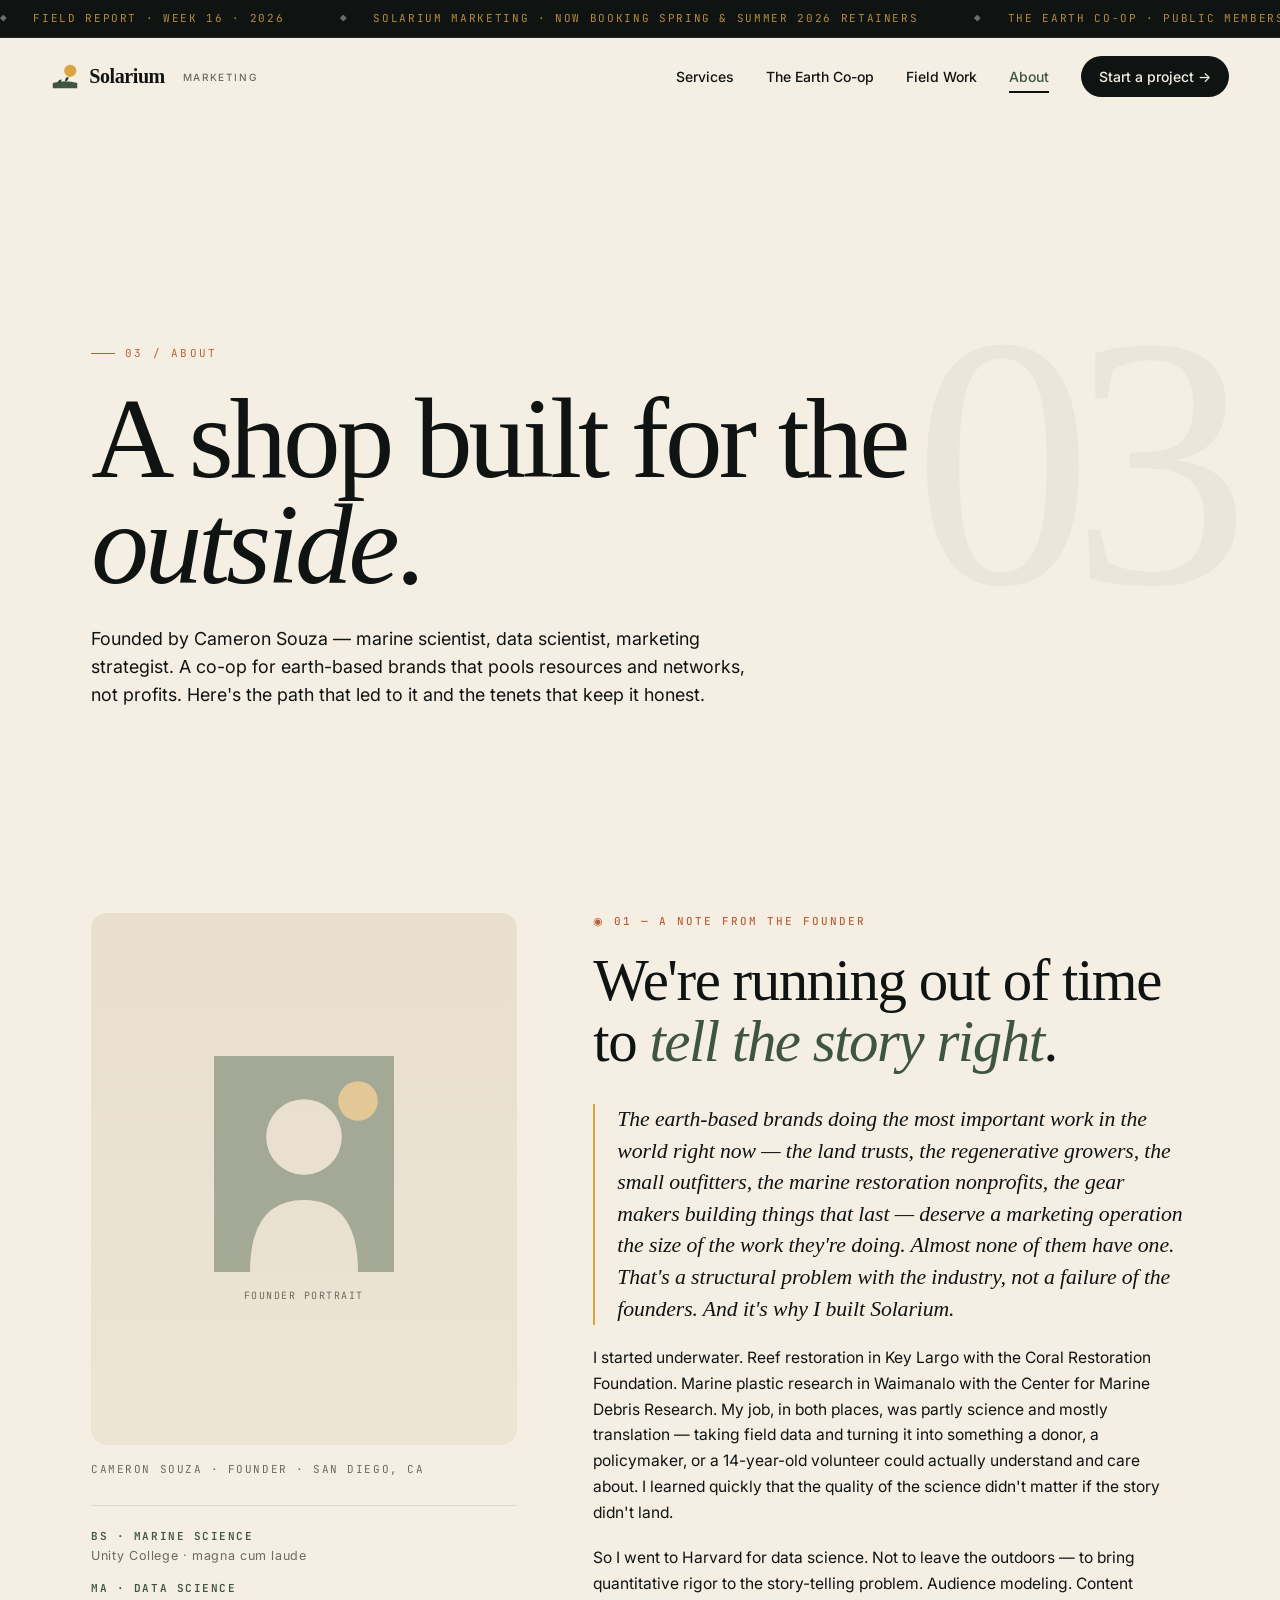
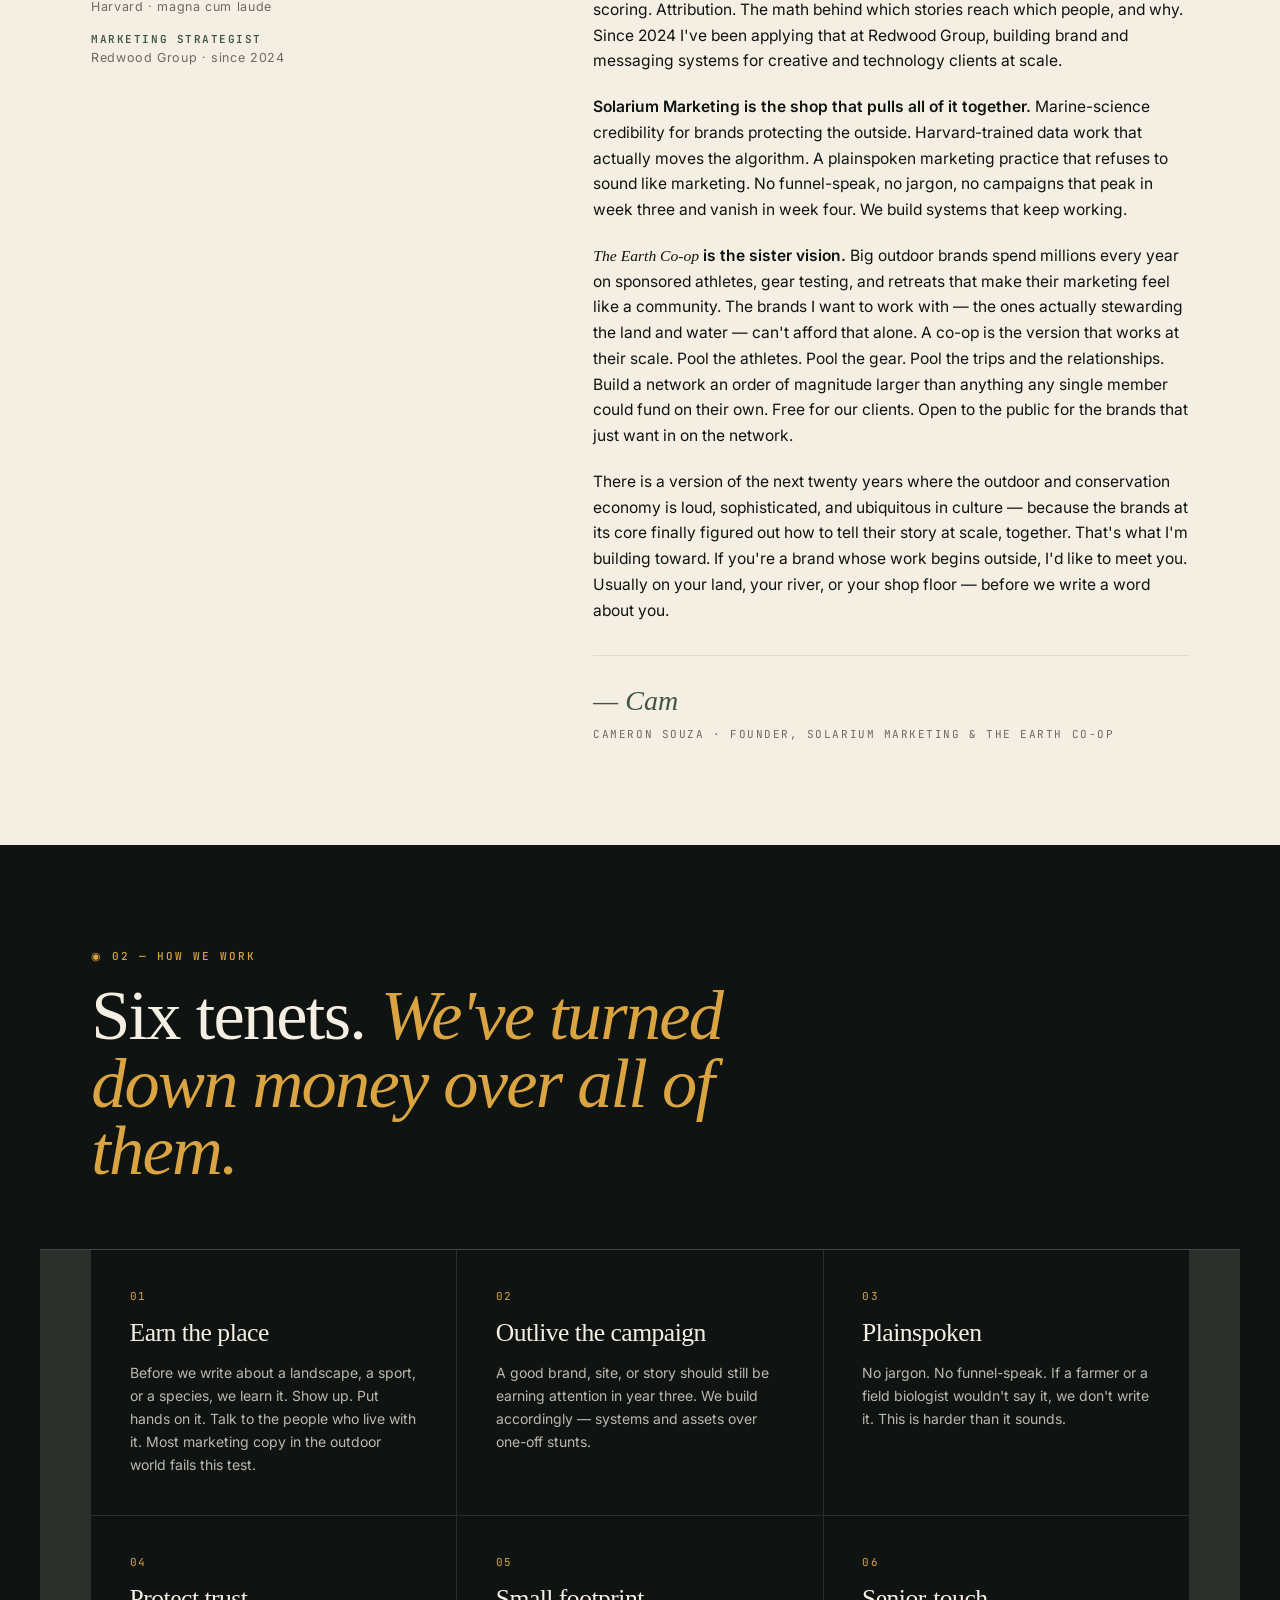
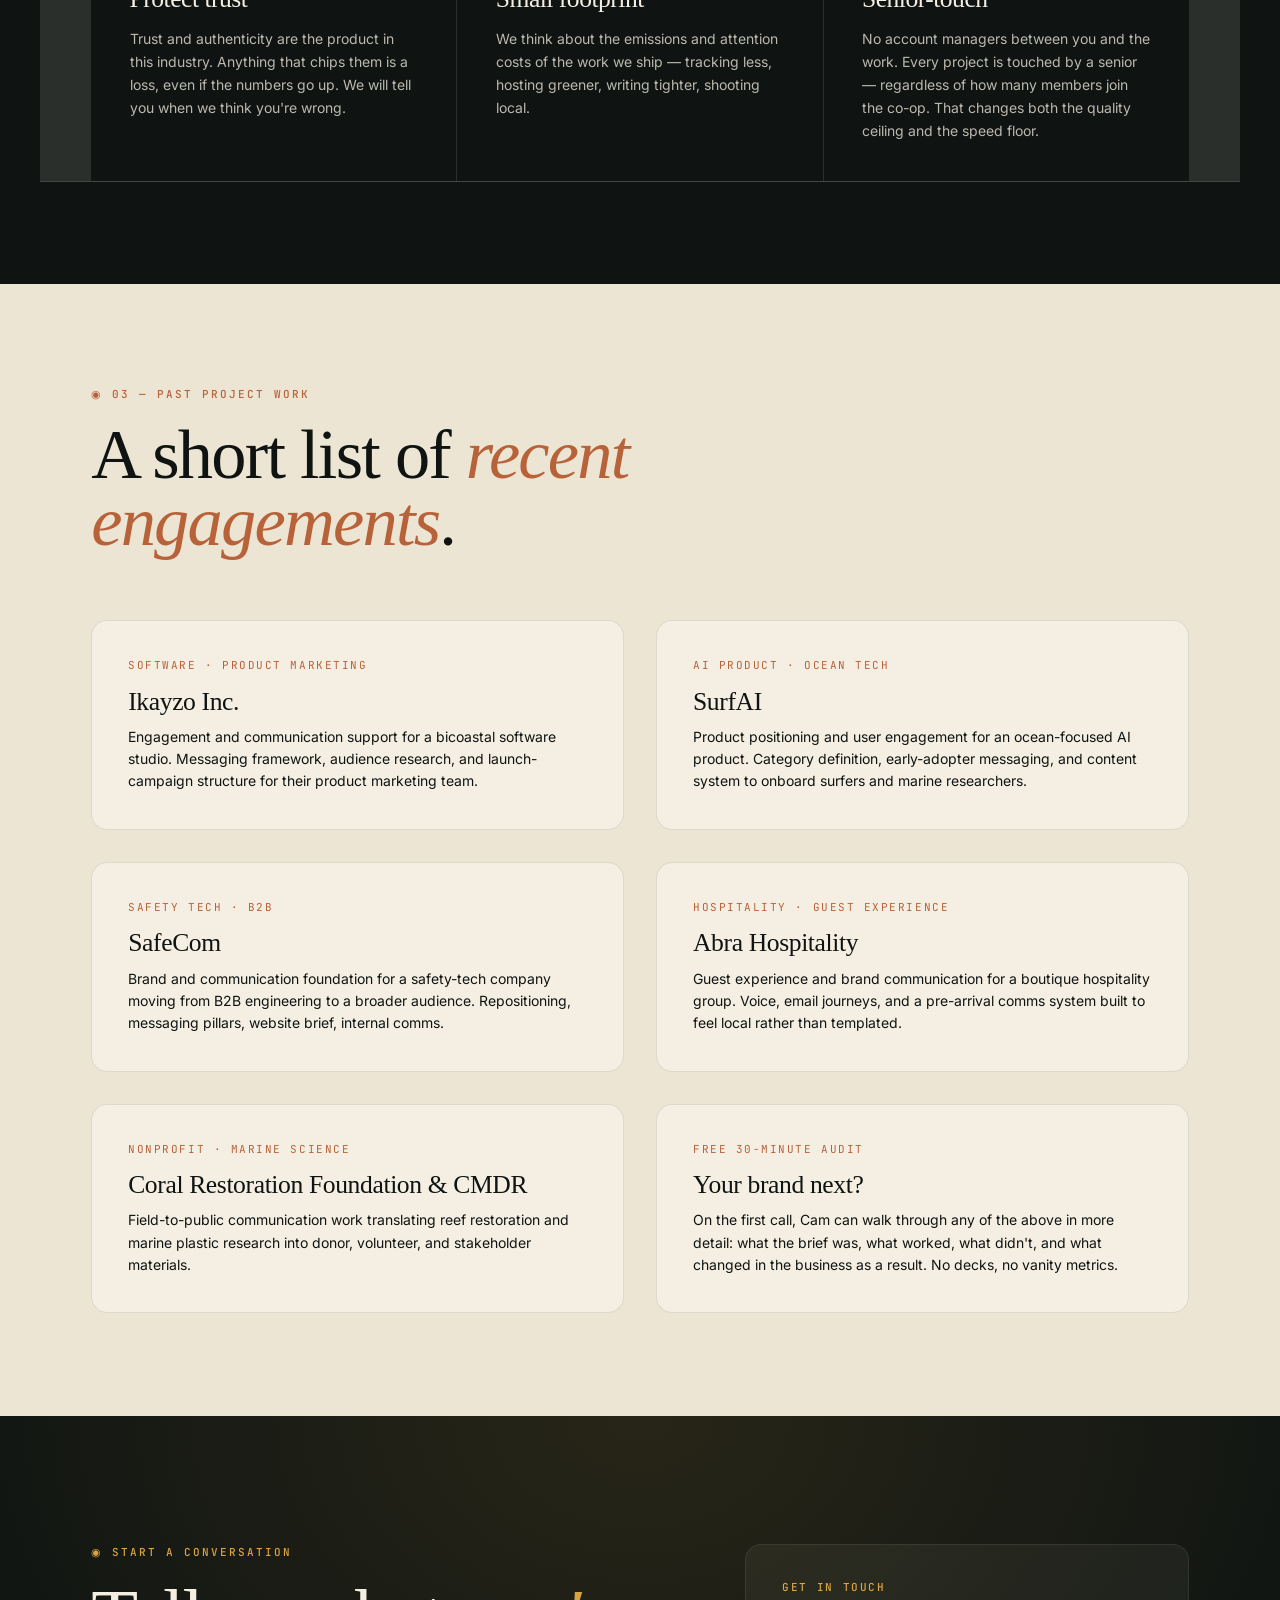
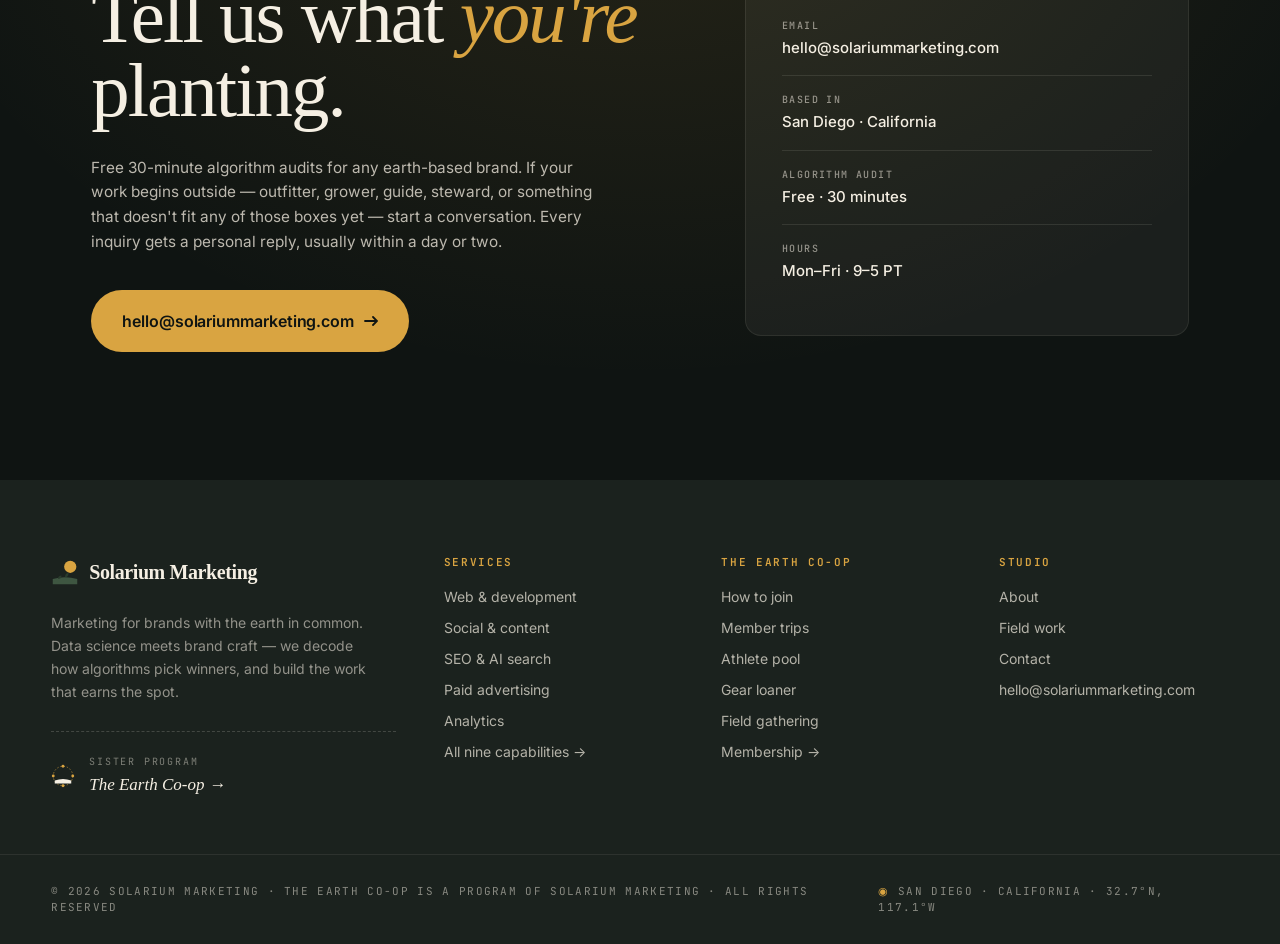
==== commit c987b225: "Add files via upload" ====
--- a/about.html
+++ b/about.html
@@ -107,7 +107,7 @@
     <div class="founder-copy">
       <div class="eyebrow">◉ 01 — A note from the founder</div>
       <h2>We're running out of time to <em>tell the story right</em>.</h2>
-      <p class="founder-lead">The earth-based brands doing the most important work in the world right now — the land trusts, the regenerative growers, the small outfitters, the marine restoration nonprofits, the gear makers building things that last — are almost always the worst at marketing themselves. That's not an accident. It's a structural problem. And I built Solarium to solve it.</p>
+      <p class="founder-lead">The earth-based brands doing the most important work in the world right now — the land trusts, the regenerative growers, the small outfitters, the marine restoration nonprofits, the gear makers building things that last — deserve a marketing operation the size of the work they're doing. Almost none of them have one. That's a structural problem with the industry, not a failure of the founders. And it's why I built Solarium.</p>
       <p>I started underwater. Reef restoration in Key Largo with the Coral Restoration Foundation. Marine plastic research in Waimanalo with the Center for Marine Debris Research. My job, in both places, was partly science and mostly translation — taking field data and turning it into something a donor, a policymaker, or a 14-year-old volunteer could actually understand and care about. I learned quickly that the quality of the science didn't matter if the story didn't land.</p>
       <p>So I went to Harvard for data science. Not to leave the outdoors — to bring quantitative rigor to the story-telling problem. Audience modeling. Content scoring. Attribution. The math behind which stories reach which people, and why. Since 2024 I've been applying that at Redwood Group, building brand and messaging systems for creative and technology clients at scale.</p>
       <p><strong>Solarium Marketing is the shop that pulls all of it together.</strong> Marine-science credibility for brands protecting the outside. Harvard-trained data work that actually moves the algorithm. A plainspoken marketing practice that refuses to sound like marketing. No funnel-speak, no jargon, no campaigns that peak in week three and vanish in week four. We build systems that keep working.</p>
